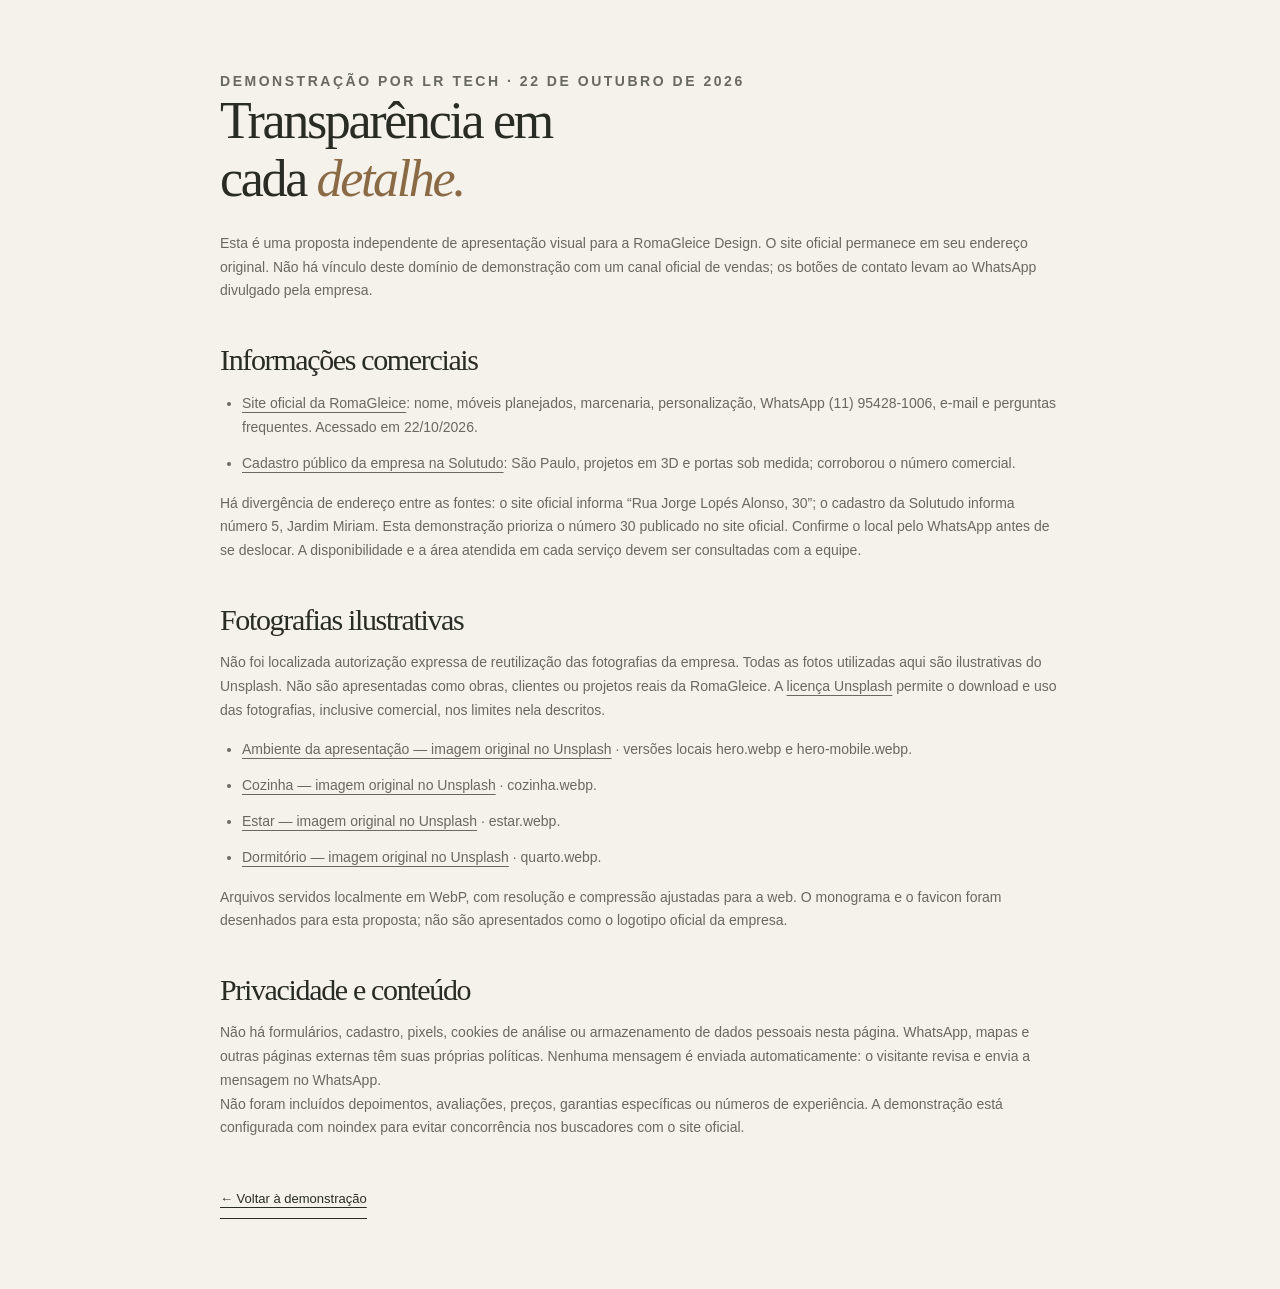
==== fontes.html @ 5fb47373 "feat: create premium RomaGleice demonstration in vanilla HTML CSS and JS" ====
<!DOCTYPE html>
<html lang="pt-BR"><head><meta charset="UTF-8"><meta name="viewport" content="width=device-width, initial-scale=1"><meta name="robots" content="noindex, nofollow"><title>Fontes e créditos — RomaGleice Design | Demonstração</title><meta name="description" content="Fontes dos dados comerciais, créditos das imagens ilustrativas e limites desta demonstração por LR Tech."><link rel="icon" href="assets/favicon.svg" type="image/svg+xml"><link rel="stylesheet" href="style.css"></head><body><main class="container credits"><p class="eyebrow">DEMONSTRAÇÃO POR LR TECH · 22 DE OUTUBRO DE 2026</p><h1>Transparência em<br>cada <em>detalhe.</em></h1><p>Esta é uma proposta independente de apresentação visual para a RomaGleice Design. O site oficial permanece em seu endereço original. Não há vínculo deste domínio de demonstração com um canal oficial de vendas; os botões de contato levam ao WhatsApp divulgado pela empresa.</p><h2>Informações comerciais</h2><ul><li><a href="https://romagleice.com.br/" target="_blank" rel="noopener noreferrer">Site oficial da RomaGleice</a>: nome, móveis planejados, marcenaria, personalização, WhatsApp (11) 95428-1006, e-mail e perguntas frequentes. Acessado em 22/10/2026.</li><li><a href="https://www.solutudo.com.br/empresas/sp/s-paulo/moveis-planejados-marcenarias/romagleice-design-26224863" target="_blank" rel="noopener noreferrer">Cadastro público da empresa na Solutudo</a>: São Paulo, projetos em 3D e portas sob medida; corroborou o número comercial.</li></ul><p>Há divergência de endereço entre as fontes: o site oficial informa “Rua Jorge Lopés Alonso, 30”; o cadastro da Solutudo informa número 5, Jardim Miriam. Esta demonstração prioriza o número 30 publicado no site oficial. Confirme o local pelo WhatsApp antes de se deslocar. A disponibilidade e a área atendida em cada serviço devem ser consultadas com a equipe.</p><h2>Fotografias ilustrativas</h2><p>Não foi localizada autorização expressa de reutilização das fotografias da empresa. Todas as fotos utilizadas aqui são ilustrativas do Unsplash. Não são apresentadas como obras, clientes ou projetos reais da RomaGleice. A <a href="https://unsplash.com/license" target="_blank" rel="noopener noreferrer">licença Unsplash</a> permite o download e uso das fotografias, inclusive comercial, nos limites nela descritos.</p><ul><li><a href="https://images.unsplash.com/photo-1600607687920-4e2a09cf159d" target="_blank" rel="noopener noreferrer">Ambiente da apresentação — imagem original no Unsplash</a> · versões locais hero.webp e hero-mobile.webp.</li><li><a href="https://images.unsplash.com/photo-1556912172-45b7abe8b7e1" target="_blank" rel="noopener noreferrer">Cozinha — imagem original no Unsplash</a> · cozinha.webp.</li><li><a href="https://images.unsplash.com/photo-1616486338812-3dadae4b4ace" target="_blank" rel="noopener noreferrer">Estar — imagem original no Unsplash</a> · estar.webp.</li><li><a href="https://images.unsplash.com/photo-1615874959474-d609969a20ed" target="_blank" rel="noopener noreferrer">Dormitório — imagem original no Unsplash</a> · quarto.webp.</li></ul><p>Arquivos servidos localmente em WebP, com resolução e compressão ajustadas para a web. O monograma e o favicon foram desenhados para esta proposta; não são apresentados como o logotipo oficial da empresa.</p><h2>Privacidade e conteúdo</h2><p>Não há formulários, cadastro, pixels, cookies de análise ou armazenamento de dados pessoais nesta página. WhatsApp, mapas e outras páginas externas têm suas próprias políticas. Nenhuma mensagem é enviada automaticamente: o visitante revisa e envia a mensagem no WhatsApp.</p><p>Não foram incluídos depoimentos, avaliações, preços, garantias específicas ou números de experiência. A demonstração está configurada com noindex para evitar concorrência nos buscadores com o site oficial.</p><a class="text-link" href="index.html">← Voltar à demonstração</a></main></body></html>
---- style.css ----
/* Tokens: altere estas variáveis para experimentar a identidade visual. */
:root{--paper:#f5f2ec;--ink:#292b25;--muted:#68695f;--sand:#e5dccd;--wood:#8a6a45;--line:#d9d5ca;--dark:#292d26;--serif:Georgia,'Times New Roman',serif;--sans:'Segoe UI',Arial,sans-serif}
*,*::before,*::after{box-sizing:border-box}html{scroll-behavior:smooth;scroll-padding-top:100px}body{margin:0;background:var(--paper);color:var(--ink);font-family:var(--sans);font-size:16px;line-height:1.7}body.modal-open{overflow:hidden}button,a{-webkit-tap-highlight-color:transparent}a{color:inherit;text-decoration:none}button{font:inherit;color:inherit;cursor:pointer}img{display:block;width:100%;height:auto}button{border-radius:0}h1,h2,h3,p{margin:0}h1,h2,h3{font-weight:400}h1,h2{font-family:var(--serif);letter-spacing:-.045em;line-height:1.1}h2{font-size:clamp(36px,4.2vw,65px)}h3{font-family:var(--serif);font-size:27px;line-height:1.25}em{font-weight:400;color:var(--wood)}.container{width:min(1280px,calc(100% - 112px));margin-inline:auto}.section{padding-block:110px}.eyebrow{font-size:10px;letter-spacing:.18em;font-weight:600;line-height:1.6}.index{color:var(--wood);margin-right:14px;font-size:11px;letter-spacing:.05em}.text-link{display:inline-flex;gap:28px;align-items:center;font-size:13px;border-bottom:1px solid currentColor;padding-block:8px}.text-link span{font-size:20px}.button{display:inline-flex;align-items:center;justify-content:space-between;gap:40px;padding:19px 27px;font-size:13px;font-weight:500;background:var(--ink);color:white;border:1px solid transparent;transition:background .2s,color .2s,transform .2s}.button:hover{background:var(--wood);transform:translateY(-2px)}.button span{font-size:21px;line-height:1}.button-small{padding:12px 21px;gap:25px}.button-cream{background:var(--paper);color:var(--ink)}.button-cream:hover{background:var(--sand);color:var(--ink)}:focus-visible{outline:3px solid #ae7d41;outline-offset:5px}.skip-link{position:fixed;top:-100px;left:20px;z-index:100;background:white;padding:15px}.skip-link:focus{top:10px}.sr-only{position:absolute;width:1px;height:1px;margin:-1px;padding:0;overflow:hidden;clip:rect(0,0,0,0);white-space:nowrap;border:0}
/* Header e menu: o conteúdo permanece navegável mesmo sem JavaScript. */
.demo-bar{background:#e8e2d7;text-align:center;font-size:10px;letter-spacing:.06em;padding:7px 16px;color:#5b5c51}.demo-bar span{padding:0 9px}.site-header{height:98px;display:flex;align-items:center;justify-content:space-between;padding-inline:56px;position:relative;z-index:20;background:var(--paper);border-bottom:1px solid var(--line)}.brand{display:flex;align-items:center;gap:13px;font-family:var(--serif);font-size:28px;line-height:1.1;letter-spacing:-1px}.brand small{display:block;font-family:var(--sans);font-size:8px;letter-spacing:.24em;line-height:1.7;margin-top:6px}.brand-monogram{position:relative;border:1px solid #c5baa7;width:45px;height:47px;display:grid;place-items:center;font-size:21px;letter-spacing:-4px;padding-right:5px}.brand-monogram>span{position:absolute;right:2px;bottom:-5px;font-size:28px;color:var(--wood);background:var(--paper);line-height:1}nav{display:flex;align-items:center;gap:30px}nav>a{font-size:12px}nav>a:not(.button){padding-block:10px;position:relative}nav>a:not(.button)::after{content:'';height:1px;background:var(--wood);position:absolute;bottom:4px;left:0;width:0;transition:width .2s}nav>a:hover::after{width:100%}.menu-toggle{display:none}
/* Hero: a fotografia faz parte do HTML para alt, prioridade e srcset. */
.hero{height:clamp(580px,70vw,730px);position:relative;isolation:isolate;color:white;display:flex;align-items:center}.hero>picture,.hero-image,.hero-shade{position:absolute;inset:0;width:100%;height:100%;z-index:-2}.hero-image{object-fit:cover;object-position:center 55%}.hero-shade{z-index:-1;background:linear-gradient(90deg,rgba(19,23,18,.72),rgba(19,23,18,.3) 65%,rgba(19,23,18,.12)),linear-gradient(0deg,rgba(19,23,18,.45),transparent 30%)}.hero-content{padding-bottom:30px}.eyebrow.light{color:#eee9df;display:flex;align-items:center;gap:14px;margin-bottom:28px}.eyebrow.light>span{width:26px;height:1px;background:#d0b088}.hero h1{font-size:clamp(52px,6.1vw,94px);max-width:1000px;letter-spacing:-.045em}.hero h1 em{color:#ead6b8}.hero-content>p:not(.eyebrow){font-size:15px;font-weight:300;line-height:1.85;color:#eeeee6;margin:27px 0 34px;max-width:480px}.hero-bottom{position:absolute;bottom:30px;left:0;right:0;display:flex;justify-content:space-between;align-items:center;font-size:9px;letter-spacing:.14em}.hero-bottom>a{display:flex;align-items:center;gap:24px;min-height:44px}.hero-bottom>a>span{font-size:24px}.hero-bottom>span{font-size:8px;letter-spacing:.09em;color:#dddacf}.hero-side{position:absolute;right:25px;top:42%;writing-mode:vertical-rl;font-size:8px;letter-spacing:.2em;color:#f6eee2}.values-strip{display:flex;align-items:center;justify-content:center;gap:70px;padding:25px 30px;border-bottom:1px solid var(--line);font-size:12px;letter-spacing:.03em}.values-strip i{color:var(--wood);font-style:normal;font-size:20px}
.intro{display:grid;grid-template-columns:210px 1fr;gap:25px}.section-label{display:flex;align-items:flex-start;gap:7px;padding-top:10px}.section-label .index{margin:0}.intro-main h2{font-size:clamp(34px,3.6vw,55px);margin-bottom:34px}.intro-copy{display:grid;grid-template-columns:1fr 1fr;gap:22px 40px;color:var(--muted);font-size:14px;line-height:1.95}.intro-copy .text-link{justify-self:start;color:var(--ink);grid-column:1/-1;margin-top:2px}.environments{background:#ece8e0}.section-top{display:flex;justify-content:space-between;align-items:flex-end;gap:60px;margin-bottom:45px}.section-top .eyebrow{margin-bottom:24px}.section-aside{font-size:14px;color:var(--muted);max-width:280px;line-height:1.9;padding-bottom:7px}.portfolio-toolbar{display:flex;justify-content:space-between;align-items:center;gap:15px;border-bottom:1px solid #d1ccc0;padding-bottom:21px;margin-bottom:35px}.filters{display:flex;gap:7px}.filter{background:none;border:1px solid transparent;color:var(--muted);padding:8px 17px;font-size:12px;min-height:44px;transition:all .2s}.filter:hover{border-color:#bdb3a2}.filter.active{background:var(--ink);color:white}.illustrative-note{font-size:8px;letter-spacing:.15em;color:#5e6055}.portfolio-grid{display:grid;grid-template-columns:1.2fr 1fr;gap:43px 30px;align-items:start}.project-large{grid-row:span 2}.project-image{display:block;position:relative;padding:0;border:0;width:100%;overflow:hidden;background:var(--sand)}.project-image img{height:290px;object-fit:cover;transition:transform .7s ease}.project-large .project-image img{height:750px}.project-card[data-category=quarto] .project-image img{object-position:center 48%}.project-image:hover img{transform:scale(1.035)}.image-tag{position:absolute;left:16px;bottom:15px;color:white;background:rgba(34,36,30,.75);font-size:8px;letter-spacing:.1em;padding:5px 9px}.image-expand{position:absolute;right:15px;top:15px;border:1px solid #ffffff80;color:white;width:38px;height:38px;display:grid;place-items:center;font-size:23px;background:#292b2533}.project-caption{padding-top:18px;display:flex;justify-content:space-between;align-items:center}.project-caption .eyebrow{font-size:8px;letter-spacing:.15em;color:var(--muted);margin-bottom:8px}.project-caption h3{font-size:28px}.project-caption>a{display:grid;place-items:center;width:44px;height:44px;border:1px solid #bbb4a7;border-radius:50%;font-size:22px;transition:background .2s}.project-caption>a:hover{background:var(--sand)}.gallery-disclaimer{border-top:1px solid #d1ccc0;margin-top:45px;padding-top:24px;display:flex;justify-content:space-between;gap:40px;align-items:center}.gallery-disclaimer>p{font-size:11px;line-height:1.8;color:var(--muted);max-width:540px}.gallery-disclaimer>a{white-space:nowrap;font-size:12px}.project-card[hidden]{display:none}.portfolio-grid.is-filtered{grid-template-columns:repeat(2,1fr)}.portfolio-grid.is-filtered .project-large{grid-row:auto}.portfolio-grid.is-filtered .project-image img{height:430px}
.services{background:var(--dark);color:var(--paper)}.services-layout{display:grid;grid-template-columns:1fr 1.35fr;gap:100px}.services-heading h2{margin:27px 0}.services-heading h2 em{color:#ceb18b}.services-heading>p:not(.eyebrow){font-size:14px;max-width:285px;color:#c3c5b8;line-height:1.9}.services-heading .text-link{margin-top:25px}.services .index{color:#cfb18d}.service-list{border-top:1px solid #515548}.service-list article{display:grid;grid-template-columns:24px 1fr 20px;gap:23px;border-bottom:1px solid #515548;padding:29px 0}.service-list article>span:first-child{font-size:10px;color:#c6ad8b;padding-top:9px}.service-list article>span:last-child{font-size:24px;color:#ccb395}.service-list h3{font-size:29px;margin-bottom:10px}.service-list p{font-size:13px;color:#c3c5b8;max-width:400px;line-height:1.9}.details-section{display:grid;grid-template-columns:1fr 1fr;background:#e6dfd3}.detail-photo{position:relative;min-height:650px}.detail-photo img{height:100%;width:100%;object-fit:cover}.detail-photo .image-tag{left:30px;bottom:30px}.detail-copy{padding:80px clamp(40px,6vw,90px)}.detail-copy h2{font-size:clamp(35px,3.7vw,55px);margin:23px 0 38px}.benefit{display:flex;gap:20px;padding-top:23px;margin-top:22px;border-top:1px solid #c6bdaf}.benefit>span{color:var(--wood);font-size:30px;line-height:1}.benefit h3{font-family:var(--sans);font-size:14px;font-weight:500;margin-bottom:7px}.benefit p{font-size:12px;color:#5e6055;max-width:340px;line-height:1.9}.process-grid{list-style:none;padding:0;display:grid;grid-template-columns:repeat(3,1fr);gap:45px;margin:65px 0 0}.process-grid li{border-top:1px solid var(--line);padding-top:22px}.process-grid li>span{color:var(--wood);font-family:var(--serif);font-size:36px;font-style:italic}.process-grid h3{font-size:28px;margin:27px 0 13px}.process-grid p{font-size:13px;color:var(--muted);max-width:300px}.faq-section{border-top:1px solid var(--line);background:#efebe3}.faq-layout{display:grid;grid-template-columns:1fr 1.15fr;gap:70px}.faq-layout h2{font-size:clamp(35px,3.5vw,52px);margin-top:24px}.faq-list{border-top:1px solid #cbc5b9}.faq-list details{border-bottom:1px solid #cbc5b9}.faq-list summary{font-size:14px;list-style:none;cursor:pointer;display:flex;justify-content:space-between;align-items:center;gap:15px;padding:24px 0}.faq-list summary::-webkit-details-marker{display:none}.faq-list summary>span{font-size:25px;font-weight:300;color:var(--wood);transition:transform .2s}.faq-list details[open] summary>span{transform:rotate(45deg)}.faq-list details p{padding:0 35px 26px 0;font-size:13px;line-height:1.9;color:var(--muted)}.contact{background:#ddd2c1}.contact-top{display:flex;justify-content:space-between;align-items:center;gap:40px;margin:27px 0 65px}.contact h2{font-size:clamp(42px,5.5vw,80px)}.contact-circle{width:160px;height:160px;border:1px solid #8d7f6b;border-radius:50%;display:flex;flex-direction:column;align-items:center;justify-content:center;font-size:11px;flex-shrink:0;transition:background .3s,color .3s}.contact-circle>span{font-size:46px;line-height:1.3;margin-bottom:8px}.contact-circle:hover{background:var(--ink);color:var(--paper)}.contact-grid{display:grid;grid-template-columns:1fr 1fr 1fr;gap:40px;border-top:1px solid #b7ac9b;padding-top:30px}.contact-grid .eyebrow{font-size:9px;margin-bottom:16px}.contact-value{font-size:23px;font-family:var(--serif)}.contact-grid p:not(.eyebrow){font-size:11px;color:#595b50;margin-top:10px}.contact-grid address{font-style:normal;font-size:14px;line-height:1.9}.contact-grid .text-link{font-size:11px;margin-top:8px;padding:2px 0;gap:18px}.contact-email{font-size:14px;overflow-wrap:anywhere}.site-footer{display:flex;align-items:center;justify-content:space-between;gap:30px;padding-block:42px}.site-footer .brand{font-size:25px}.site-footer p{font-size:10px;color:var(--muted)}.site-footer p a{text-decoration:underline;text-underline-offset:3px}.site-footer p strong{font-weight:600}.back-top{font-size:8px;letter-spacing:.13em;display:flex;gap:20px;align-items:center;min-height:44px}.back-top span{font-size:23px}.floating-whatsapp{position:fixed;z-index:25;bottom:24px;right:24px;border-radius:50%;background:#384e37;color:#fff;box-shadow:0 4px 20px #0003;width:57px;height:57px;display:flex;align-items:center;justify-content:center;transition:background .2s}.floating-whatsapp:hover{background:#536a43}.floating-whatsapp svg{width:29px;height:29px}.floating-whatsapp>span{position:absolute;right:68px;font-size:11px;white-space:nowrap;background:var(--ink);padding:6px 13px;opacity:0;pointer-events:none;transition:opacity .2s}.floating-whatsapp:hover>span,.floating-whatsapp:focus-visible>span{opacity:1}
/* Dialog nativo: o navegador gerencia foco, Escape e bloqueio do fundo. */
.lightbox{padding:0;border:0;background:var(--paper);max-width:min(1050px,90vw);max-height:90dvh;overflow:auto;color:var(--ink)}.lightbox::backdrop{background:#151811e8}.lightbox>img{max-height:70dvh;object-fit:contain;background:#242720}.lightbox>div{padding:20px 30px}.lightbox h2{font-size:26px}.lightbox p{font-size:11px;margin-top:10px;color:var(--muted)}.lightbox-close{position:absolute;top:12px;right:12px;width:44px;height:44px;border:0;background:var(--paper);font-size:30px;z-index:2}.credits{max-width:840px;padding-block:70px}.credits h1{font-size:52px;margin-bottom:25px}.credits h2{font-size:30px;margin-top:40px;margin-bottom:15px}.credits p,.credits li{font-size:14px;color:var(--muted)}.credits a{text-decoration:underline;text-underline-offset:4px;overflow-wrap:anywhere}.credits .text-link{margin-top:40px}.credits ul{padding-left:22px}.credits li+li{margin-top:12px}
@media(min-width:1600px){.hero-content{width:1280px}.site-header{padding-inline:max(56px,calc((100vw - 1280px)/2))}}
@media(max-width:1100px){.container{width:calc(100% - 72px)}.site-header{padding-inline:36px}nav{gap:18px}.brand{font-size:25px}.intro{grid-template-columns:160px 1fr}.services-layout{gap:55px}.section{padding-block:85px}.values-strip{gap:35px}.detail-copy{padding:60px 40px}.detail-photo{min-height:620px}.faq-layout{gap:40px}.contact-grid{gap:25px}.project-large .project-image img{height:690px}.project-image img{height:260px}.contact-email{font-size:12px}}
@media(max-width:800px){html{scroll-padding-top:20px}.container{width:calc(100% - 48px)}.site-header{height:auto;min-height:86px;padding:20px 24px;flex-wrap:wrap}.brand{font-size:25px}.brand-monogram{height:42px;width:40px}nav{display:flex;flex-wrap:wrap;width:100%;padding-top:20px;gap:18px;justify-content:center}html.js .menu-toggle{display:flex;flex-direction:column;gap:6px;justify-content:center;width:44px;height:44px;background:none;border:1px solid #bbb2a2;padding:11px}html.js .menu-toggle span{width:20px;height:1px;background:var(--ink);transition:transform .2s}html.js .menu-toggle[aria-expanded=true] span:first-child{transform:translateY(3.5px) rotate(45deg)}html.js .menu-toggle[aria-expanded=true] span:last-child{transform:translateY(-3.5px) rotate(-45deg)}html.js nav{display:none}html.js nav.is-open{display:flex;flex-direction:column;align-items:stretch;gap:2px;padding-block:20px 5px}html.js nav>a:not(.button){padding:12px;border-bottom:1px solid var(--line)}html.js nav .button{margin-top:16px}.hero{height:650px;min-height:0}.hero h1{font-size:clamp(46px,7.3vw,65px)}.hero-content{padding-bottom:40px}.hero-side{display:none}.hero-bottom{bottom:18px}.hero-bottom>span{font-size:7px;max-width:110px;text-align:right}.values-strip{gap:20px;font-size:10px;padding:20px}.values-strip i{font-size:14px}.intro{display:block}.section-label{margin-bottom:25px}.intro-main h2{font-size:40px}.intro-copy{font-size:13px;gap:24px}.section-top{gap:30px;align-items:start}.section-aside{max-width:220px;font-size:12px}.portfolio-grid{gap:30px 20px}.project-image img{height:200px}.project-large .project-image img{height:570px}.project-caption h3{font-size:23px}.gallery-disclaimer{align-items:start}.gallery-disclaimer>a{font-size:10px;gap:12px}.services-layout{grid-template-columns:.8fr 1.2fr;gap:40px}.services-heading h2{font-size:48px}.service-list article{gap:14px;padding:25px 0}.service-list h3{font-size:25px}.details-section{grid-template-columns:1fr}.detail-photo{min-height:0;height:440px}.detail-copy{padding:65px 40px}.detail-copy h2{font-size:48px}.benefit p{max-width:100%}.process-grid{gap:25px}.process-grid h3{font-size:24px}.process-grid p{font-size:12px}.faq-layout{grid-template-columns:1fr;gap:40px}.contact-grid{grid-template-columns:1fr 1fr}.contact-top{gap:20px}.contact-circle{width:130px;height:130px;font-size:10px}.contact h2{font-size:48px}.site-footer{flex-wrap:wrap}.back-top{margin-left:auto}.contact-email{font-size:14px}}
@media(max-width:540px){.demo-bar{font-size:8px;padding:7px 10px}.demo-bar span{padding:0 3px}.section{padding-block:65px}.hero{height:610px}.hero-shade{background:linear-gradient(90deg,#131712b8,#13171260),linear-gradient(0deg,#13171266,transparent 40%)}.hero h1{font-size:clamp(40px,10.8vw,59px);line-height:1.13}.hero .eyebrow{font-size:8px;letter-spacing:.13em;margin-bottom:25px;gap:10px}.hero-content>p:not(.eyebrow){font-size:13px;max-width:300px;margin:24px 0 30px}.desktop-break{display:none}.hero .button{padding:16px 22px;font-size:12px;gap:35px}.hero-bottom{font-size:7px;letter-spacing:.06em}.hero-bottom>a{gap:13px}.hero-bottom>span{font-size:6px}.values-strip{gap:13px;justify-content:space-between;font-size:9px;line-height:1.5;padding-inline:24px}.values-strip span{max-width:90px}.values-strip i:last-of-type{display:none}.values-strip span:last-child{display:none}.intro-main h2{font-size:34px;line-height:1.15}.intro-copy{display:block}.intro-copy>p+p{margin-top:18px}.intro-copy .text-link{margin-top:18px}.section-top{display:block;margin-bottom:30px}.section-top h2{font-size:40px}.section-top .eyebrow{font-size:8px;margin-bottom:23px}.section-aside{max-width:300px;margin-top:22px;font-size:13px}.portfolio-toolbar{flex-direction:column;align-items:flex-start;gap:15px;padding-bottom:18px;margin-bottom:25px}.filters{gap:3px;width:100%;justify-content:space-between}.filter{padding:8px 12px;font-size:11px}.illustrative-note{font-size:7px}.portfolio-grid,.portfolio-grid.is-filtered{grid-template-columns:1fr;gap:35px}.project-large{grid-row:auto}.project-image img,.project-large .project-image img,.portfolio-grid.is-filtered .project-image img{height:360px}.project-card[data-category=quarto] .project-image img{height:400px}.project-caption h3{font-size:26px}.gallery-disclaimer{display:block;margin-top:32px}.gallery-disclaimer>p{font-size:10px}.gallery-disclaimer>a{margin-top:15px;font-size:12px}.services-layout{display:block}.services-heading{margin-bottom:45px}.services-heading h2{font-size:52px}.services-heading>p:not(.eyebrow){max-width:310px}.service-list article{padding:26px 0;grid-template-columns:20px 1fr 18px}.service-list p{font-size:12px}.detail-photo{height:330px}.detail-copy{padding:55px 24px}.detail-copy h2{font-size:40px}.benefit{gap:16px}.benefit p{font-size:12px}.process-grid{display:block;margin-top:40px}.process-grid li{position:relative;padding:22px 0 26px 57px}.process-grid li>span{position:absolute;left:0;top:17px;font-size:31px}.process-grid h3{margin:0 0 12px;font-size:25px}.process-grid p{font-size:13px}.faq-layout h2{font-size:37px}.faq-list summary{font-size:13px;padding:22px 0}.faq-list details p{font-size:12px;padding-right:15px}.contact-top{align-items:flex-start;flex-direction:column;margin-bottom:40px;gap:30px}.contact h2{font-size:45px}.contact-circle{width:auto;height:auto;border-radius:0;padding:15px 22px;flex-direction:row;gap:30px;font-size:12px;background:var(--ink);color:var(--paper)}.contact-circle>span{font-size:25px;margin:0;order:2}.contact-grid{grid-template-columns:1fr;gap:29px}.contact-grid .eyebrow{margin-bottom:10px}.contact-grid>div+div{border-top:1px solid #c1b5a3;padding-top:24px}.contact-value{font-size:26px}.site-footer{padding-block:35px 90px;gap:25px}.site-footer .brand{width:100%}.site-footer p{max-width:210px;font-size:9px}.back-top{font-size:7px;gap:8px}.floating-whatsapp{right:18px;bottom:18px;width:54px;height:54px}.lightbox{max-width:94vw}.lightbox>div{padding:18px}.lightbox h2{font-size:24px}.lightbox p{font-size:10px}.credits h1{font-size:40px}}
@media(prefers-reduced-motion:reduce){html{scroll-behavior:auto}*,*::before,*::after{animation:none!important;transition:none!important}}
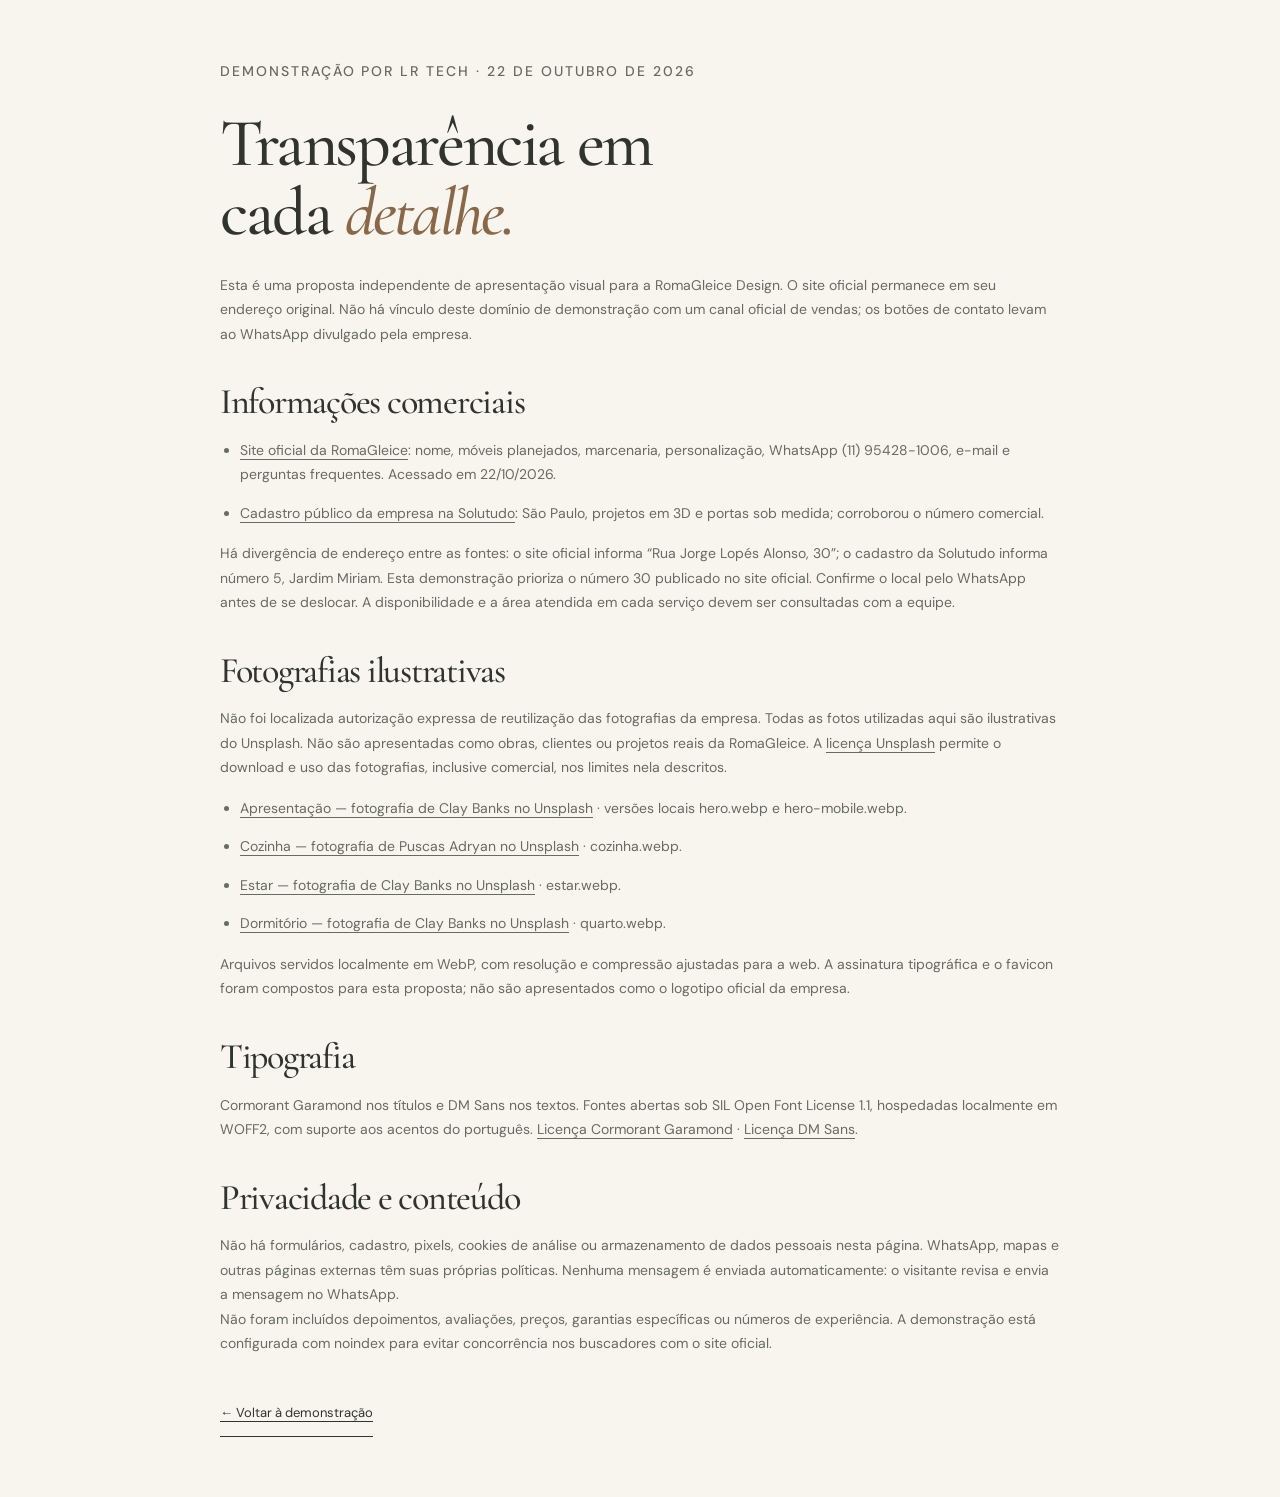
==== commit 3fe11caa: "feat: refine mobile experience typography brand and photography" ====
--- a/fontes.html
+++ b/fontes.html
@@ -1,2 +1,121 @@
 <!DOCTYPE html>
-<html lang="pt-BR"><head><meta charset="UTF-8"><meta name="viewport" content="width=device-width, initial-scale=1"><meta name="robots" content="noindex, nofollow"><title>Fontes e créditos — RomaGleice Design | Demonstração</title><meta name="description" content="Fontes dos dados comerciais, créditos das imagens ilustrativas e limites desta demonstração por LR Tech."><link rel="icon" href="assets/favicon.svg" type="image/svg+xml"><link rel="stylesheet" href="style.css"></head><body><main class="container credits"><p class="eyebrow">DEMONSTRAÇÃO POR LR TECH · 22 DE OUTUBRO DE 2026</p><h1>Transparência em<br>cada <em>detalhe.</em></h1><p>Esta é uma proposta independente de apresentação visual para a RomaGleice Design. O site oficial permanece em seu endereço original. Não há vínculo deste domínio de demonstração com um canal oficial de vendas; os botões de contato levam ao WhatsApp divulgado pela empresa.</p><h2>Informações comerciais</h2><ul><li><a href="https://romagleice.com.br/" target="_blank" rel="noopener noreferrer">Site oficial da RomaGleice</a>: nome, móveis planejados, marcenaria, personalização, WhatsApp (11) 95428-1006, e-mail e perguntas frequentes. Acessado em 22/10/2026.</li><li><a href="https://www.solutudo.com.br/empresas/sp/s-paulo/moveis-planejados-marcenarias/romagleice-design-26224863" target="_blank" rel="noopener noreferrer">Cadastro público da empresa na Solutudo</a>: São Paulo, projetos em 3D e portas sob medida; corroborou o número comercial.</li></ul><p>Há divergência de endereço entre as fontes: o site oficial informa “Rua Jorge Lopés Alonso, 30”; o cadastro da Solutudo informa número 5, Jardim Miriam. Esta demonstração prioriza o número 30 publicado no site oficial. Confirme o local pelo WhatsApp antes de se deslocar. A disponibilidade e a área atendida em cada serviço devem ser consultadas com a equipe.</p><h2>Fotografias ilustrativas</h2><p>Não foi localizada autorização expressa de reutilização das fotografias da empresa. Todas as fotos utilizadas aqui são ilustrativas do Unsplash. Não são apresentadas como obras, clientes ou projetos reais da RomaGleice. A <a href="https://unsplash.com/license" target="_blank" rel="noopener noreferrer">licença Unsplash</a> permite o download e uso das fotografias, inclusive comercial, nos limites nela descritos.</p><ul><li><a href="https://images.unsplash.com/photo-1600607687920-4e2a09cf159d" target="_blank" rel="noopener noreferrer">Ambiente da apresentação — imagem original no Unsplash</a> · versões locais hero.webp e hero-mobile.webp.</li><li><a href="https://images.unsplash.com/photo-1556912172-45b7abe8b7e1" target="_blank" rel="noopener noreferrer">Cozinha — imagem original no Unsplash</a> · cozinha.webp.</li><li><a href="https://images.unsplash.com/photo-1616486338812-3dadae4b4ace" target="_blank" rel="noopener noreferrer">Estar — imagem original no Unsplash</a> · estar.webp.</li><li><a href="https://images.unsplash.com/photo-1615874959474-d609969a20ed" target="_blank" rel="noopener noreferrer">Dormitório — imagem original no Unsplash</a> · quarto.webp.</li></ul><p>Arquivos servidos localmente em WebP, com resolução e compressão ajustadas para a web. O monograma e o favicon foram desenhados para esta proposta; não são apresentados como o logotipo oficial da empresa.</p><h2>Privacidade e conteúdo</h2><p>Não há formulários, cadastro, pixels, cookies de análise ou armazenamento de dados pessoais nesta página. WhatsApp, mapas e outras páginas externas têm suas próprias políticas. Nenhuma mensagem é enviada automaticamente: o visitante revisa e envia a mensagem no WhatsApp.</p><p>Não foram incluídos depoimentos, avaliações, preços, garantias específicas ou números de experiência. A demonstração está configurada com noindex para evitar concorrência nos buscadores com o site oficial.</p><a class="text-link" href="index.html">← Voltar à demonstração</a></main></body></html>
+<html lang="pt-BR">
+  <head>
+    <meta charset="UTF-8" />
+    <meta name="viewport" content="width=device-width, initial-scale=1" />
+    <meta name="robots" content="noindex, nofollow" />
+    <title>Fontes e créditos — RomaGleice Design | Demonstração</title>
+    <meta
+      name="description"
+      content="Fontes dos dados comerciais, créditos das imagens ilustrativas e limites desta demonstração por LR Tech."
+    />
+    <link rel="icon" href="assets/favicon.svg?v=2" type="image/svg+xml" />
+    <link rel="stylesheet" href="style.css?v=2" />
+  </head>
+  <body>
+    <main class="container credits">
+      <p class="eyebrow">DEMONSTRAÇÃO POR LR TECH · 22 DE OUTUBRO DE 2026</p>
+      <h1>Transparência em<br />cada <em>detalhe.</em></h1>
+      <p>
+        Esta é uma proposta independente de apresentação visual para a RomaGleice Design. O site
+        oficial permanece em seu endereço original. Não há vínculo deste domínio de demonstração com
+        um canal oficial de vendas; os botões de contato levam ao WhatsApp divulgado pela empresa.
+      </p>
+      <h2>Informações comerciais</h2>
+      <ul>
+        <li>
+          <a href="https://romagleice.com.br/" target="_blank" rel="noopener noreferrer"
+            >Site oficial da RomaGleice</a
+          >: nome, móveis planejados, marcenaria, personalização, WhatsApp (11) 95428-1006, e-mail e
+          perguntas frequentes. Acessado em 22/10/2026.
+        </li>
+        <li>
+          <a
+            href="https://www.solutudo.com.br/empresas/sp/s-paulo/moveis-planejados-marcenarias/romagleice-design-26224863"
+            target="_blank"
+            rel="noopener noreferrer"
+            >Cadastro público da empresa na Solutudo</a
+          >: São Paulo, projetos em 3D e portas sob medida; corroborou o número comercial.
+        </li>
+      </ul>
+      <p>
+        Há divergência de endereço entre as fontes: o site oficial informa “Rua Jorge Lopés Alonso,
+        30”; o cadastro da Solutudo informa número 5, Jardim Miriam. Esta demonstração prioriza o
+        número 30 publicado no site oficial. Confirme o local pelo WhatsApp antes de se deslocar. A
+        disponibilidade e a área atendida em cada serviço devem ser consultadas com a equipe.
+      </p>
+      <h2>Fotografias ilustrativas</h2>
+      <p>
+        Não foi localizada autorização expressa de reutilização das fotografias da empresa. Todas as
+        fotos utilizadas aqui são ilustrativas do Unsplash. Não são apresentadas como obras,
+        clientes ou projetos reais da RomaGleice. A
+        <a href="https://unsplash.com/license" target="_blank" rel="noopener noreferrer"
+          >licença Unsplash</a
+        >
+        permite o download e uso das fotografias, inclusive comercial, nos limites nela descritos.
+      </p>
+      <ul>
+        <li>
+          <a
+            href="https://unsplash.com/photos/Hnec2oEbbxk"
+            target="_blank"
+            rel="noopener noreferrer"
+            >Apresentação — fotografia de Clay Banks no Unsplash</a
+          >
+          · versões locais hero.webp e hero-mobile.webp.
+        </li>
+        <li>
+          <a
+            href="https://unsplash.com/photos/ilbLEHMhxMA"
+            target="_blank"
+            rel="noopener noreferrer"
+            >Cozinha — fotografia de Puscas Adryan no Unsplash</a
+          >
+          · cozinha.webp.
+        </li>
+        <li>
+          <a
+            href="https://unsplash.com/photos/A9DmoCgM5iw"
+            target="_blank"
+            rel="noopener noreferrer"
+            >Estar — fotografia de Clay Banks no Unsplash</a
+          >
+          · estar.webp.
+        </li>
+        <li>
+          <a
+            href="https://unsplash.com/photos/Xbe5BfScmvM"
+            target="_blank"
+            rel="noopener noreferrer"
+            >Dormitório — fotografia de Clay Banks no Unsplash</a
+          >
+          · quarto.webp.
+        </li>
+      </ul>
+      <p>
+        Arquivos servidos localmente em WebP, com resolução e compressão ajustadas para a web. A
+        assinatura tipográfica e o favicon foram compostos para esta proposta; não são apresentados
+        como o logotipo oficial da empresa.
+      </p>
+      <h2>Tipografia</h2>
+      <p>
+        Cormorant Garamond nos títulos e DM Sans nos textos. Fontes abertas sob SIL Open Font
+        License 1.1, hospedadas localmente em WOFF2, com suporte aos acentos do português.
+        <a href="assets/fonts/Cormorant-Garamond-OFL.txt">Licença Cormorant Garamond</a> ·
+        <a href="assets/fonts/DM-Sans-OFL.txt">Licença DM Sans</a>.
+      </p>
+      <h2>Privacidade e conteúdo</h2>
+      <p>
+        Não há formulários, cadastro, pixels, cookies de análise ou armazenamento de dados pessoais
+        nesta página. WhatsApp, mapas e outras páginas externas têm suas próprias políticas. Nenhuma
+        mensagem é enviada automaticamente: o visitante revisa e envia a mensagem no WhatsApp.
+      </p>
+      <p>
+        Não foram incluídos depoimentos, avaliações, preços, garantias específicas ou números de
+        experiência. A demonstração está configurada com noindex para evitar concorrência nos
+        buscadores com o site oficial.
+      </p>
+      <a class="text-link" href="index.html">← Voltar à demonstração</a>
+    </main>
+  </body>
+</html>
--- a/style.css
+++ b/style.css
@@ -1,16 +1,1539 @@
-/* Tokens: altere estas variáveis para experimentar a identidade visual. */
-:root{--paper:#f5f2ec;--ink:#292b25;--muted:#68695f;--sand:#e5dccd;--wood:#8a6a45;--line:#d9d5ca;--dark:#292d26;--serif:Georgia,'Times New Roman',serif;--sans:'Segoe UI',Arial,sans-serif}
-*,*::before,*::after{box-sizing:border-box}html{scroll-behavior:smooth;scroll-padding-top:100px}body{margin:0;background:var(--paper);color:var(--ink);font-family:var(--sans);font-size:16px;line-height:1.7}body.modal-open{overflow:hidden}button,a{-webkit-tap-highlight-color:transparent}a{color:inherit;text-decoration:none}button{font:inherit;color:inherit;cursor:pointer}img{display:block;width:100%;height:auto}button{border-radius:0}h1,h2,h3,p{margin:0}h1,h2,h3{font-weight:400}h1,h2{font-family:var(--serif);letter-spacing:-.045em;line-height:1.1}h2{font-size:clamp(36px,4.2vw,65px)}h3{font-family:var(--serif);font-size:27px;line-height:1.25}em{font-weight:400;color:var(--wood)}.container{width:min(1280px,calc(100% - 112px));margin-inline:auto}.section{padding-block:110px}.eyebrow{font-size:10px;letter-spacing:.18em;font-weight:600;line-height:1.6}.index{color:var(--wood);margin-right:14px;font-size:11px;letter-spacing:.05em}.text-link{display:inline-flex;gap:28px;align-items:center;font-size:13px;border-bottom:1px solid currentColor;padding-block:8px}.text-link span{font-size:20px}.button{display:inline-flex;align-items:center;justify-content:space-between;gap:40px;padding:19px 27px;font-size:13px;font-weight:500;background:var(--ink);color:white;border:1px solid transparent;transition:background .2s,color .2s,transform .2s}.button:hover{background:var(--wood);transform:translateY(-2px)}.button span{font-size:21px;line-height:1}.button-small{padding:12px 21px;gap:25px}.button-cream{background:var(--paper);color:var(--ink)}.button-cream:hover{background:var(--sand);color:var(--ink)}:focus-visible{outline:3px solid #ae7d41;outline-offset:5px}.skip-link{position:fixed;top:-100px;left:20px;z-index:100;background:white;padding:15px}.skip-link:focus{top:10px}.sr-only{position:absolute;width:1px;height:1px;margin:-1px;padding:0;overflow:hidden;clip:rect(0,0,0,0);white-space:nowrap;border:0}
-/* Header e menu: o conteúdo permanece navegável mesmo sem JavaScript. */
-.demo-bar{background:#e8e2d7;text-align:center;font-size:10px;letter-spacing:.06em;padding:7px 16px;color:#5b5c51}.demo-bar span{padding:0 9px}.site-header{height:98px;display:flex;align-items:center;justify-content:space-between;padding-inline:56px;position:relative;z-index:20;background:var(--paper);border-bottom:1px solid var(--line)}.brand{display:flex;align-items:center;gap:13px;font-family:var(--serif);font-size:28px;line-height:1.1;letter-spacing:-1px}.brand small{display:block;font-family:var(--sans);font-size:8px;letter-spacing:.24em;line-height:1.7;margin-top:6px}.brand-monogram{position:relative;border:1px solid #c5baa7;width:45px;height:47px;display:grid;place-items:center;font-size:21px;letter-spacing:-4px;padding-right:5px}.brand-monogram>span{position:absolute;right:2px;bottom:-5px;font-size:28px;color:var(--wood);background:var(--paper);line-height:1}nav{display:flex;align-items:center;gap:30px}nav>a{font-size:12px}nav>a:not(.button){padding-block:10px;position:relative}nav>a:not(.button)::after{content:'';height:1px;background:var(--wood);position:absolute;bottom:4px;left:0;width:0;transition:width .2s}nav>a:hover::after{width:100%}.menu-toggle{display:none}
-/* Hero: a fotografia faz parte do HTML para alt, prioridade e srcset. */
-.hero{height:clamp(580px,70vw,730px);position:relative;isolation:isolate;color:white;display:flex;align-items:center}.hero>picture,.hero-image,.hero-shade{position:absolute;inset:0;width:100%;height:100%;z-index:-2}.hero-image{object-fit:cover;object-position:center 55%}.hero-shade{z-index:-1;background:linear-gradient(90deg,rgba(19,23,18,.72),rgba(19,23,18,.3) 65%,rgba(19,23,18,.12)),linear-gradient(0deg,rgba(19,23,18,.45),transparent 30%)}.hero-content{padding-bottom:30px}.eyebrow.light{color:#eee9df;display:flex;align-items:center;gap:14px;margin-bottom:28px}.eyebrow.light>span{width:26px;height:1px;background:#d0b088}.hero h1{font-size:clamp(52px,6.1vw,94px);max-width:1000px;letter-spacing:-.045em}.hero h1 em{color:#ead6b8}.hero-content>p:not(.eyebrow){font-size:15px;font-weight:300;line-height:1.85;color:#eeeee6;margin:27px 0 34px;max-width:480px}.hero-bottom{position:absolute;bottom:30px;left:0;right:0;display:flex;justify-content:space-between;align-items:center;font-size:9px;letter-spacing:.14em}.hero-bottom>a{display:flex;align-items:center;gap:24px;min-height:44px}.hero-bottom>a>span{font-size:24px}.hero-bottom>span{font-size:8px;letter-spacing:.09em;color:#dddacf}.hero-side{position:absolute;right:25px;top:42%;writing-mode:vertical-rl;font-size:8px;letter-spacing:.2em;color:#f6eee2}.values-strip{display:flex;align-items:center;justify-content:center;gap:70px;padding:25px 30px;border-bottom:1px solid var(--line);font-size:12px;letter-spacing:.03em}.values-strip i{color:var(--wood);font-style:normal;font-size:20px}
-.intro{display:grid;grid-template-columns:210px 1fr;gap:25px}.section-label{display:flex;align-items:flex-start;gap:7px;padding-top:10px}.section-label .index{margin:0}.intro-main h2{font-size:clamp(34px,3.6vw,55px);margin-bottom:34px}.intro-copy{display:grid;grid-template-columns:1fr 1fr;gap:22px 40px;color:var(--muted);font-size:14px;line-height:1.95}.intro-copy .text-link{justify-self:start;color:var(--ink);grid-column:1/-1;margin-top:2px}.environments{background:#ece8e0}.section-top{display:flex;justify-content:space-between;align-items:flex-end;gap:60px;margin-bottom:45px}.section-top .eyebrow{margin-bottom:24px}.section-aside{font-size:14px;color:var(--muted);max-width:280px;line-height:1.9;padding-bottom:7px}.portfolio-toolbar{display:flex;justify-content:space-between;align-items:center;gap:15px;border-bottom:1px solid #d1ccc0;padding-bottom:21px;margin-bottom:35px}.filters{display:flex;gap:7px}.filter{background:none;border:1px solid transparent;color:var(--muted);padding:8px 17px;font-size:12px;min-height:44px;transition:all .2s}.filter:hover{border-color:#bdb3a2}.filter.active{background:var(--ink);color:white}.illustrative-note{font-size:8px;letter-spacing:.15em;color:#5e6055}.portfolio-grid{display:grid;grid-template-columns:1.2fr 1fr;gap:43px 30px;align-items:start}.project-large{grid-row:span 2}.project-image{display:block;position:relative;padding:0;border:0;width:100%;overflow:hidden;background:var(--sand)}.project-image img{height:290px;object-fit:cover;transition:transform .7s ease}.project-large .project-image img{height:750px}.project-card[data-category=quarto] .project-image img{object-position:center 48%}.project-image:hover img{transform:scale(1.035)}.image-tag{position:absolute;left:16px;bottom:15px;color:white;background:rgba(34,36,30,.75);font-size:8px;letter-spacing:.1em;padding:5px 9px}.image-expand{position:absolute;right:15px;top:15px;border:1px solid #ffffff80;color:white;width:38px;height:38px;display:grid;place-items:center;font-size:23px;background:#292b2533}.project-caption{padding-top:18px;display:flex;justify-content:space-between;align-items:center}.project-caption .eyebrow{font-size:8px;letter-spacing:.15em;color:var(--muted);margin-bottom:8px}.project-caption h3{font-size:28px}.project-caption>a{display:grid;place-items:center;width:44px;height:44px;border:1px solid #bbb4a7;border-radius:50%;font-size:22px;transition:background .2s}.project-caption>a:hover{background:var(--sand)}.gallery-disclaimer{border-top:1px solid #d1ccc0;margin-top:45px;padding-top:24px;display:flex;justify-content:space-between;gap:40px;align-items:center}.gallery-disclaimer>p{font-size:11px;line-height:1.8;color:var(--muted);max-width:540px}.gallery-disclaimer>a{white-space:nowrap;font-size:12px}.project-card[hidden]{display:none}.portfolio-grid.is-filtered{grid-template-columns:repeat(2,1fr)}.portfolio-grid.is-filtered .project-large{grid-row:auto}.portfolio-grid.is-filtered .project-image img{height:430px}
-.services{background:var(--dark);color:var(--paper)}.services-layout{display:grid;grid-template-columns:1fr 1.35fr;gap:100px}.services-heading h2{margin:27px 0}.services-heading h2 em{color:#ceb18b}.services-heading>p:not(.eyebrow){font-size:14px;max-width:285px;color:#c3c5b8;line-height:1.9}.services-heading .text-link{margin-top:25px}.services .index{color:#cfb18d}.service-list{border-top:1px solid #515548}.service-list article{display:grid;grid-template-columns:24px 1fr 20px;gap:23px;border-bottom:1px solid #515548;padding:29px 0}.service-list article>span:first-child{font-size:10px;color:#c6ad8b;padding-top:9px}.service-list article>span:last-child{font-size:24px;color:#ccb395}.service-list h3{font-size:29px;margin-bottom:10px}.service-list p{font-size:13px;color:#c3c5b8;max-width:400px;line-height:1.9}.details-section{display:grid;grid-template-columns:1fr 1fr;background:#e6dfd3}.detail-photo{position:relative;min-height:650px}.detail-photo img{height:100%;width:100%;object-fit:cover}.detail-photo .image-tag{left:30px;bottom:30px}.detail-copy{padding:80px clamp(40px,6vw,90px)}.detail-copy h2{font-size:clamp(35px,3.7vw,55px);margin:23px 0 38px}.benefit{display:flex;gap:20px;padding-top:23px;margin-top:22px;border-top:1px solid #c6bdaf}.benefit>span{color:var(--wood);font-size:30px;line-height:1}.benefit h3{font-family:var(--sans);font-size:14px;font-weight:500;margin-bottom:7px}.benefit p{font-size:12px;color:#5e6055;max-width:340px;line-height:1.9}.process-grid{list-style:none;padding:0;display:grid;grid-template-columns:repeat(3,1fr);gap:45px;margin:65px 0 0}.process-grid li{border-top:1px solid var(--line);padding-top:22px}.process-grid li>span{color:var(--wood);font-family:var(--serif);font-size:36px;font-style:italic}.process-grid h3{font-size:28px;margin:27px 0 13px}.process-grid p{font-size:13px;color:var(--muted);max-width:300px}.faq-section{border-top:1px solid var(--line);background:#efebe3}.faq-layout{display:grid;grid-template-columns:1fr 1.15fr;gap:70px}.faq-layout h2{font-size:clamp(35px,3.5vw,52px);margin-top:24px}.faq-list{border-top:1px solid #cbc5b9}.faq-list details{border-bottom:1px solid #cbc5b9}.faq-list summary{font-size:14px;list-style:none;cursor:pointer;display:flex;justify-content:space-between;align-items:center;gap:15px;padding:24px 0}.faq-list summary::-webkit-details-marker{display:none}.faq-list summary>span{font-size:25px;font-weight:300;color:var(--wood);transition:transform .2s}.faq-list details[open] summary>span{transform:rotate(45deg)}.faq-list details p{padding:0 35px 26px 0;font-size:13px;line-height:1.9;color:var(--muted)}.contact{background:#ddd2c1}.contact-top{display:flex;justify-content:space-between;align-items:center;gap:40px;margin:27px 0 65px}.contact h2{font-size:clamp(42px,5.5vw,80px)}.contact-circle{width:160px;height:160px;border:1px solid #8d7f6b;border-radius:50%;display:flex;flex-direction:column;align-items:center;justify-content:center;font-size:11px;flex-shrink:0;transition:background .3s,color .3s}.contact-circle>span{font-size:46px;line-height:1.3;margin-bottom:8px}.contact-circle:hover{background:var(--ink);color:var(--paper)}.contact-grid{display:grid;grid-template-columns:1fr 1fr 1fr;gap:40px;border-top:1px solid #b7ac9b;padding-top:30px}.contact-grid .eyebrow{font-size:9px;margin-bottom:16px}.contact-value{font-size:23px;font-family:var(--serif)}.contact-grid p:not(.eyebrow){font-size:11px;color:#595b50;margin-top:10px}.contact-grid address{font-style:normal;font-size:14px;line-height:1.9}.contact-grid .text-link{font-size:11px;margin-top:8px;padding:2px 0;gap:18px}.contact-email{font-size:14px;overflow-wrap:anywhere}.site-footer{display:flex;align-items:center;justify-content:space-between;gap:30px;padding-block:42px}.site-footer .brand{font-size:25px}.site-footer p{font-size:10px;color:var(--muted)}.site-footer p a{text-decoration:underline;text-underline-offset:3px}.site-footer p strong{font-weight:600}.back-top{font-size:8px;letter-spacing:.13em;display:flex;gap:20px;align-items:center;min-height:44px}.back-top span{font-size:23px}.floating-whatsapp{position:fixed;z-index:25;bottom:24px;right:24px;border-radius:50%;background:#384e37;color:#fff;box-shadow:0 4px 20px #0003;width:57px;height:57px;display:flex;align-items:center;justify-content:center;transition:background .2s}.floating-whatsapp:hover{background:#536a43}.floating-whatsapp svg{width:29px;height:29px}.floating-whatsapp>span{position:absolute;right:68px;font-size:11px;white-space:nowrap;background:var(--ink);padding:6px 13px;opacity:0;pointer-events:none;transition:opacity .2s}.floating-whatsapp:hover>span,.floating-whatsapp:focus-visible>span{opacity:1}
-/* Dialog nativo: o navegador gerencia foco, Escape e bloqueio do fundo. */
-.lightbox{padding:0;border:0;background:var(--paper);max-width:min(1050px,90vw);max-height:90dvh;overflow:auto;color:var(--ink)}.lightbox::backdrop{background:#151811e8}.lightbox>img{max-height:70dvh;object-fit:contain;background:#242720}.lightbox>div{padding:20px 30px}.lightbox h2{font-size:26px}.lightbox p{font-size:11px;margin-top:10px;color:var(--muted)}.lightbox-close{position:absolute;top:12px;right:12px;width:44px;height:44px;border:0;background:var(--paper);font-size:30px;z-index:2}.credits{max-width:840px;padding-block:70px}.credits h1{font-size:52px;margin-bottom:25px}.credits h2{font-size:30px;margin-top:40px;margin-bottom:15px}.credits p,.credits li{font-size:14px;color:var(--muted)}.credits a{text-decoration:underline;text-underline-offset:4px;overflow-wrap:anywhere}.credits .text-link{margin-top:40px}.credits ul{padding-left:22px}.credits li+li{margin-top:12px}
-@media(min-width:1600px){.hero-content{width:1280px}.site-header{padding-inline:max(56px,calc((100vw - 1280px)/2))}}
-@media(max-width:1100px){.container{width:calc(100% - 72px)}.site-header{padding-inline:36px}nav{gap:18px}.brand{font-size:25px}.intro{grid-template-columns:160px 1fr}.services-layout{gap:55px}.section{padding-block:85px}.values-strip{gap:35px}.detail-copy{padding:60px 40px}.detail-photo{min-height:620px}.faq-layout{gap:40px}.contact-grid{gap:25px}.project-large .project-image img{height:690px}.project-image img{height:260px}.contact-email{font-size:12px}}
-@media(max-width:800px){html{scroll-padding-top:20px}.container{width:calc(100% - 48px)}.site-header{height:auto;min-height:86px;padding:20px 24px;flex-wrap:wrap}.brand{font-size:25px}.brand-monogram{height:42px;width:40px}nav{display:flex;flex-wrap:wrap;width:100%;padding-top:20px;gap:18px;justify-content:center}html.js .menu-toggle{display:flex;flex-direction:column;gap:6px;justify-content:center;width:44px;height:44px;background:none;border:1px solid #bbb2a2;padding:11px}html.js .menu-toggle span{width:20px;height:1px;background:var(--ink);transition:transform .2s}html.js .menu-toggle[aria-expanded=true] span:first-child{transform:translateY(3.5px) rotate(45deg)}html.js .menu-toggle[aria-expanded=true] span:last-child{transform:translateY(-3.5px) rotate(-45deg)}html.js nav{display:none}html.js nav.is-open{display:flex;flex-direction:column;align-items:stretch;gap:2px;padding-block:20px 5px}html.js nav>a:not(.button){padding:12px;border-bottom:1px solid var(--line)}html.js nav .button{margin-top:16px}.hero{height:650px;min-height:0}.hero h1{font-size:clamp(46px,7.3vw,65px)}.hero-content{padding-bottom:40px}.hero-side{display:none}.hero-bottom{bottom:18px}.hero-bottom>span{font-size:7px;max-width:110px;text-align:right}.values-strip{gap:20px;font-size:10px;padding:20px}.values-strip i{font-size:14px}.intro{display:block}.section-label{margin-bottom:25px}.intro-main h2{font-size:40px}.intro-copy{font-size:13px;gap:24px}.section-top{gap:30px;align-items:start}.section-aside{max-width:220px;font-size:12px}.portfolio-grid{gap:30px 20px}.project-image img{height:200px}.project-large .project-image img{height:570px}.project-caption h3{font-size:23px}.gallery-disclaimer{align-items:start}.gallery-disclaimer>a{font-size:10px;gap:12px}.services-layout{grid-template-columns:.8fr 1.2fr;gap:40px}.services-heading h2{font-size:48px}.service-list article{gap:14px;padding:25px 0}.service-list h3{font-size:25px}.details-section{grid-template-columns:1fr}.detail-photo{min-height:0;height:440px}.detail-copy{padding:65px 40px}.detail-copy h2{font-size:48px}.benefit p{max-width:100%}.process-grid{gap:25px}.process-grid h3{font-size:24px}.process-grid p{font-size:12px}.faq-layout{grid-template-columns:1fr;gap:40px}.contact-grid{grid-template-columns:1fr 1fr}.contact-top{gap:20px}.contact-circle{width:130px;height:130px;font-size:10px}.contact h2{font-size:48px}.site-footer{flex-wrap:wrap}.back-top{margin-left:auto}.contact-email{font-size:14px}}
-@media(max-width:540px){.demo-bar{font-size:8px;padding:7px 10px}.demo-bar span{padding:0 3px}.section{padding-block:65px}.hero{height:610px}.hero-shade{background:linear-gradient(90deg,#131712b8,#13171260),linear-gradient(0deg,#13171266,transparent 40%)}.hero h1{font-size:clamp(40px,10.8vw,59px);line-height:1.13}.hero .eyebrow{font-size:8px;letter-spacing:.13em;margin-bottom:25px;gap:10px}.hero-content>p:not(.eyebrow){font-size:13px;max-width:300px;margin:24px 0 30px}.desktop-break{display:none}.hero .button{padding:16px 22px;font-size:12px;gap:35px}.hero-bottom{font-size:7px;letter-spacing:.06em}.hero-bottom>a{gap:13px}.hero-bottom>span{font-size:6px}.values-strip{gap:13px;justify-content:space-between;font-size:9px;line-height:1.5;padding-inline:24px}.values-strip span{max-width:90px}.values-strip i:last-of-type{display:none}.values-strip span:last-child{display:none}.intro-main h2{font-size:34px;line-height:1.15}.intro-copy{display:block}.intro-copy>p+p{margin-top:18px}.intro-copy .text-link{margin-top:18px}.section-top{display:block;margin-bottom:30px}.section-top h2{font-size:40px}.section-top .eyebrow{font-size:8px;margin-bottom:23px}.section-aside{max-width:300px;margin-top:22px;font-size:13px}.portfolio-toolbar{flex-direction:column;align-items:flex-start;gap:15px;padding-bottom:18px;margin-bottom:25px}.filters{gap:3px;width:100%;justify-content:space-between}.filter{padding:8px 12px;font-size:11px}.illustrative-note{font-size:7px}.portfolio-grid,.portfolio-grid.is-filtered{grid-template-columns:1fr;gap:35px}.project-large{grid-row:auto}.project-image img,.project-large .project-image img,.portfolio-grid.is-filtered .project-image img{height:360px}.project-card[data-category=quarto] .project-image img{height:400px}.project-caption h3{font-size:26px}.gallery-disclaimer{display:block;margin-top:32px}.gallery-disclaimer>p{font-size:10px}.gallery-disclaimer>a{margin-top:15px;font-size:12px}.services-layout{display:block}.services-heading{margin-bottom:45px}.services-heading h2{font-size:52px}.services-heading>p:not(.eyebrow){max-width:310px}.service-list article{padding:26px 0;grid-template-columns:20px 1fr 18px}.service-list p{font-size:12px}.detail-photo{height:330px}.detail-copy{padding:55px 24px}.detail-copy h2{font-size:40px}.benefit{gap:16px}.benefit p{font-size:12px}.process-grid{display:block;margin-top:40px}.process-grid li{position:relative;padding:22px 0 26px 57px}.process-grid li>span{position:absolute;left:0;top:17px;font-size:31px}.process-grid h3{margin:0 0 12px;font-size:25px}.process-grid p{font-size:13px}.faq-layout h2{font-size:37px}.faq-list summary{font-size:13px;padding:22px 0}.faq-list details p{font-size:12px;padding-right:15px}.contact-top{align-items:flex-start;flex-direction:column;margin-bottom:40px;gap:30px}.contact h2{font-size:45px}.contact-circle{width:auto;height:auto;border-radius:0;padding:15px 22px;flex-direction:row;gap:30px;font-size:12px;background:var(--ink);color:var(--paper)}.contact-circle>span{font-size:25px;margin:0;order:2}.contact-grid{grid-template-columns:1fr;gap:29px}.contact-grid .eyebrow{margin-bottom:10px}.contact-grid>div+div{border-top:1px solid #c1b5a3;padding-top:24px}.contact-value{font-size:26px}.site-footer{padding-block:35px 90px;gap:25px}.site-footer .brand{width:100%}.site-footer p{max-width:210px;font-size:9px}.back-top{font-size:7px;gap:8px}.floating-whatsapp{right:18px;bottom:18px;width:54px;height:54px}.lightbox{max-width:94vw}.lightbox>div{padding:18px}.lightbox h2{font-size:24px}.lightbox p{font-size:10px}.credits h1{font-size:40px}}
-@media(prefers-reduced-motion:reduce){html{scroll-behavior:auto}*,*::before,*::after{animation:none!important;transition:none!important}}
+/* Fontes abertas, servidas localmente: sem requisições ao Google durante a visita. */
+@font-face {
+  font-family: "Cormorant Garamond";
+  src: url("assets/fonts/cormorant-500-latin.woff2") format("woff2");
+  font-style: normal;
+  font-weight: 500;
+  font-display: swap;
+}
+@font-face {
+  font-family: "Cormorant Garamond";
+  src: url("assets/fonts/cormorant-500-italic-latin.woff2") format("woff2");
+  font-style: italic;
+  font-weight: 500;
+  font-display: swap;
+}
+@font-face {
+  font-family: "DM Sans";
+  src: url("assets/fonts/dm-sans-latin.woff2") format("woff2");
+  font-style: normal;
+  font-weight: 400 600;
+  font-display: swap;
+}
+/* A base é mobile; as colunas são acrescentadas em telas maiores. */
+:root {
+  --paper: #f8f5ef;
+  --ink: #30342d;
+  --muted: #676b61;
+  --sand: #e9e1d4;
+  --wood: #886849;
+  --line: #ded9cd;
+  --dark: #30382f;
+  --serif: "Cormorant Garamond", Georgia, serif;
+  --sans: "DM Sans", Arial, sans-serif;
+}
+*,
+*::before,
+*::after {
+  box-sizing: border-box;
+}
+html {
+  scroll-behavior: smooth;
+  scroll-padding-top: 96px;
+}
+body {
+  margin: 0;
+  background: var(--paper);
+  color: var(--ink);
+  font-family: var(--sans);
+  font-size: 16px;
+  line-height: 1.75;
+  -webkit-font-smoothing: antialiased;
+}
+body.modal-open {
+  overflow: hidden;
+}
+button,
+a {
+  -webkit-tap-highlight-color: transparent;
+  touch-action: manipulation;
+}
+a {
+  color: inherit;
+  text-decoration: none;
+}
+button {
+  font: inherit;
+  color: inherit;
+  cursor: pointer;
+  border-radius: 0;
+}
+img {
+  display: block;
+  width: 100%;
+  height: auto;
+}
+figure,
+h1,
+h2,
+h3,
+p {
+  margin: 0;
+}
+h1,
+h2,
+h3 {
+  font-family: var(--serif);
+  font-weight: 500;
+}
+h1,
+h2 {
+  line-height: 1.02;
+  letter-spacing: -0.035em;
+}
+h2 {
+  font-size: clamp(40px, 10.5vw, 56px);
+  text-wrap: balance;
+}
+h3 {
+  font-size: 29px;
+  line-height: 1.14;
+  letter-spacing: -0.015em;
+}
+em {
+  font-weight: 500;
+  color: var(--wood);
+}
+.container {
+  width: calc(100% - 44px);
+  max-width: 1280px;
+  margin-inline: auto;
+}
+.section {
+  padding-block: 72px;
+}
+.eyebrow {
+  font-size: 10px;
+  letter-spacing: 0.14em;
+  font-weight: 500;
+  line-height: 1.7;
+}
+.index {
+  color: var(--wood);
+  margin-right: 12px;
+  font-size: 10px;
+}
+.text-link {
+  display: inline-flex;
+  align-items: center;
+  justify-content: space-between;
+  gap: 22px;
+  min-height: 46px;
+  font-size: 13px;
+  border-bottom: 1px solid currentColor;
+  padding-block: 8px;
+}
+.text-link span {
+  font-size: 21px;
+}
+.button {
+  display: inline-flex;
+  align-items: center;
+  justify-content: space-between;
+  gap: 24px;
+  min-height: 56px;
+  padding: 16px 23px;
+  font-family: var(--sans);
+  font-size: 13px;
+  font-weight: 500;
+  background: var(--dark);
+  color: white;
+  border: 1px solid transparent;
+  transition:
+    background 0.25s,
+    transform 0.25s;
+}
+.button:hover {
+  background: #54604e;
+  transform: translateY(-2px);
+}
+.button:active {
+  transform: scale(0.985);
+}
+.button span {
+  font-size: 24px;
+  line-height: 1;
+}
+.button-small {
+  min-height: 46px;
+  padding: 12px 21px;
+}
+:focus-visible {
+  outline: 3px solid #a47746;
+  outline-offset: 5px;
+}
+.skip-link {
+  position: fixed;
+  top: -100px;
+  left: 20px;
+  z-index: 100;
+  background: white;
+  padding: 15px;
+}
+.skip-link:focus {
+  top: 10px;
+}
+.sr-only {
+  position: absolute;
+  width: 1px;
+  height: 1px;
+  margin: -1px;
+  padding: 0;
+  overflow: hidden;
+  clip: rect(0, 0, 0, 0);
+  white-space: nowrap;
+  border: 0;
+}
+.demo-bar {
+  text-align: center;
+  font-size: 9px;
+  line-height: 1.5;
+  letter-spacing: 0.03em;
+  padding: 8px 10px;
+  color: #656457;
+  background: #eee8dc;
+}
+.demo-bar span {
+  padding: 0 5px;
+}
+.site-header {
+  display: flex;
+  align-items: center;
+  justify-content: space-between;
+  flex-wrap: wrap;
+  gap: 12px;
+  position: sticky;
+  top: 0;
+  z-index: 30;
+  padding: 16px 22px;
+  background: #f8f5eff5;
+  border-bottom: 1px solid #ded9cd99;
+  backdrop-filter: blur(16px);
+}
+.brand {
+  display: inline-flex;
+  align-items: center;
+  flex-shrink: 0;
+}
+.brand-name {
+  font-family: var(--serif);
+  font-size: 35px;
+  font-weight: 500;
+  line-height: 0.95;
+  letter-spacing: -1.5px;
+}
+.brand-name > span {
+  color: var(--wood);
+}
+.brand small {
+  display: block;
+  font-family: var(--sans);
+  font-size: 7.5px;
+  font-weight: 500;
+  letter-spacing: 0.24em;
+  line-height: 1.7;
+  margin-top: 10px;
+  padding-left: 2px;
+}
+.menu-toggle {
+  display: none;
+}
+nav {
+  display: flex;
+  align-items: center;
+  flex-wrap: wrap;
+  gap: 16px;
+  width: 100%;
+  padding-top: 14px;
+  font-size: 13px;
+}
+nav > a:not(.button) {
+  min-height: 44px;
+  padding: 10px 0;
+}
+html.js .menu-toggle {
+  display: flex;
+  align-items: center;
+  justify-content: center;
+  flex-direction: column;
+  gap: 6px;
+  width: 48px;
+  height: 48px;
+  padding: 12px;
+  border: 1px solid var(--line);
+  background: none;
+  border-radius: 50%;
+}
+.menu-toggle span {
+  display: block;
+  width: 20px;
+  height: 1px;
+  background: var(--ink);
+  transition: transform 0.2s;
+}
+.menu-toggle[aria-expanded="true"] span:first-child {
+  transform: translateY(3.5px) rotate(45deg);
+}
+.menu-toggle[aria-expanded="true"] span:last-child {
+  transform: translateY(-3.5px) rotate(-45deg);
+}
+html.js nav {
+  display: none;
+}
+html.js nav.is-open {
+  display: flex;
+  flex-direction: column;
+  align-items: stretch;
+  gap: 0;
+  padding: 16px 0 8px;
+}
+html.js nav.is-open > a:not(.button) {
+  border-bottom: 1px solid var(--line);
+  padding: 15px 0;
+}
+html.js nav.is-open .button {
+  margin-top: 18px;
+}
+/* O título tem seu próprio espaço. A fotografia fica livre de textos longos no celular. */
+.hero {
+  display: grid;
+  grid-template-columns: minmax(0, 1fr);
+}
+.hero-copy {
+  padding: 39px 22px 29px;
+}
+.hero-eyebrow {
+  display: flex;
+  align-items: center;
+  gap: 10px;
+  font-size: 8px;
+  letter-spacing: 0.13em;
+  color: #5f645a;
+  margin-bottom: 23px;
+}
+.hero-eyebrow > span {
+  width: 22px;
+  height: 1px;
+  background: var(--wood);
+}
+.hero h1 {
+  font-size: clamp(59px, 16.2vw, 86px);
+  line-height: 0.96;
+  letter-spacing: -0.04em;
+}
+.hero h1 em {
+  display: inline-block;
+}
+.hero-description {
+  margin-top: 20px;
+  font-size: 15px;
+  line-height: 1.75;
+  color: #555d51;
+}
+.hero-description-secondary {
+  margin-top: 5px;
+  font-size: 12px;
+  color: #73776d;
+}
+.hero-cta {
+  margin-top: 26px;
+  width: 100%;
+}
+.hero-discover {
+  display: none;
+  align-items: center;
+  gap: 25px;
+  min-height: 44px;
+  font-size: 12px;
+  margin-top: 25px;
+}
+.hero-discover span {
+  font-size: 23px;
+}
+.hero-visual {
+  position: relative;
+  height: 365px;
+  overflow: hidden;
+  margin: 0 12px 14px;
+  border-radius: 3px;
+}
+.hero-visual picture,
+.hero-image {
+  width: 100%;
+  height: 100%;
+  display: block;
+}
+.hero-image {
+  object-fit: cover;
+  object-position: 50% 54%;
+}
+.hero-visual::after {
+  content: "";
+  position: absolute;
+  inset: 40% 0 0;
+  background: linear-gradient(transparent, #20271b85);
+  pointer-events: none;
+}
+.hero-visual figcaption {
+  position: absolute;
+  z-index: 1;
+  left: 20px;
+  right: 20px;
+  bottom: 16px;
+  display: flex;
+  justify-content: space-between;
+  gap: 16px;
+  color: white;
+  font-size: 6.5px;
+  letter-spacing: 0.1em;
+}
+.hero-photo-title {
+  position: absolute;
+  z-index: 1;
+  left: 20px;
+  bottom: 45px;
+  color: #fff9ed;
+  font-family: var(--serif);
+  font-size: 35px;
+  line-height: 1;
+  letter-spacing: -0.02em;
+}
+.values-strip {
+  display: flex;
+  justify-content: center;
+  align-items: center;
+  gap: 14px;
+  padding: 20px 22px;
+  font-size: 10px;
+  line-height: 1.6;
+  border-bottom: 1px solid var(--line);
+  color: #656b5e;
+}
+.values-strip i {
+  font-size: 15px;
+  font-style: normal;
+  color: var(--wood);
+}
+.values-strip i:last-of-type,
+.values-strip span:last-child {
+  display: none;
+}
+.section-label {
+  display: flex;
+  gap: 8px;
+  margin-bottom: 26px;
+}
+.section-label .index {
+  margin: 0;
+}
+.intro-main h2 {
+  font-size: clamp(36px, 9.8vw, 50px);
+  margin-bottom: 26px;
+}
+.intro-copy {
+  font-size: 14px;
+  color: var(--muted);
+  line-height: 1.95;
+}
+.intro-copy > p + p {
+  margin-top: 18px;
+}
+.intro-copy .text-link {
+  margin-top: 19px;
+  color: var(--ink);
+}
+.environments {
+  background: #eeeadf;
+}
+.section-top {
+  margin-bottom: 30px;
+}
+.section-top .eyebrow {
+  margin-bottom: 22px;
+}
+.section-aside {
+  font-size: 14px;
+  line-height: 1.85;
+  color: var(--muted);
+  max-width: 310px;
+  margin-top: 23px;
+}
+.portfolio-toolbar {
+  display: flex;
+  flex-direction: column;
+  align-items: flex-start;
+  gap: 18px;
+  padding-bottom: 18px;
+  margin-bottom: 26px;
+  border-bottom: 1px solid #d6cebd;
+}
+.filters {
+  display: flex;
+  gap: 3px;
+  width: 100%;
+  justify-content: space-between;
+}
+.filter {
+  background: none;
+  border: 1px solid transparent;
+  border-radius: 25px;
+  min-height: 44px;
+  padding: 10px 13px;
+  font-size: 12px;
+  color: #616759;
+  transition:
+    background 0.2s,
+    color 0.2s;
+}
+.filter:hover {
+  background: #e3dccd;
+}
+.filter.active {
+  background: var(--dark);
+  color: white;
+}
+.illustrative-note {
+  font-size: 8px;
+  color: #656b5e;
+  letter-spacing: 0.12em;
+}
+.portfolio-grid {
+  display: grid;
+  gap: 37px;
+  grid-template-columns: minmax(0, 1fr);
+}
+.project-card[hidden] {
+  display: none;
+}
+.project-card {
+  min-width: 0;
+}
+.project-image {
+  position: relative;
+  display: block;
+  padding: 0;
+  border: 0;
+  width: 100%;
+  overflow: hidden;
+  background: var(--sand);
+  border-radius: 3px;
+}
+.project-image img {
+  width: 100%;
+  height: 330px;
+  object-fit: cover;
+  transition: transform 0.75s ease;
+}
+.project-image:hover img {
+  transform: scale(1.035);
+}
+.project-card[data-category="cozinha"] .project-image img {
+  object-position: 54% center;
+}
+.project-card[data-category="quarto"] .project-image img {
+  object-position: 60% center;
+}
+.image-tag {
+  position: absolute;
+  left: 12px;
+  bottom: 12px;
+  color: white;
+  background: #293125c4;
+  border: 1px solid #ffffff35;
+  font-size: 7px;
+  letter-spacing: 0.08em;
+  padding: 6px 9px;
+}
+.image-expand {
+  position: absolute;
+  right: 12px;
+  top: 12px;
+  width: 42px;
+  height: 42px;
+  display: grid;
+  place-items: center;
+  color: white;
+  border: 1px solid #ffffff80;
+  border-radius: 50%;
+  font-size: 24px;
+  background: #30342d40;
+}
+.project-caption {
+  display: flex;
+  align-items: center;
+  justify-content: space-between;
+  gap: 12px;
+  padding-top: 19px;
+}
+.project-caption .eyebrow {
+  font-size: 9px;
+  color: var(--muted);
+  margin-bottom: 7px;
+  letter-spacing: 0.12em;
+}
+.project-caption h3 {
+  font-size: 31px;
+}
+.project-caption > a {
+  width: 46px;
+  height: 46px;
+  flex-shrink: 0;
+  display: grid;
+  place-items: center;
+  font-size: 23px;
+  border: 1px solid #bcb5a4;
+  border-radius: 50%;
+  transition: background 0.2s;
+}
+.project-caption > a:hover {
+  background: var(--sand);
+}
+.gallery-disclaimer {
+  border-top: 1px solid #d6cebd;
+  margin-top: 33px;
+  padding-top: 22px;
+}
+.gallery-disclaimer > p {
+  color: var(--muted);
+  font-size: 11px;
+  line-height: 1.9;
+  max-width: 540px;
+}
+.gallery-disclaimer > a {
+  margin-top: 13px;
+  font-size: 12px;
+}
+.services {
+  background: var(--dark);
+  color: var(--paper);
+}
+.services-heading {
+  margin-bottom: 43px;
+}
+.services-heading h2 {
+  font-size: 61px;
+  margin: 24px 0;
+}
+.services-heading h2 em {
+  color: #d9bf9d;
+}
+.services-heading > p:not(.eyebrow) {
+  max-width: 320px;
+  font-size: 14px;
+  line-height: 1.9;
+  color: #d3d7cb;
+}
+.services-heading .text-link {
+  margin-top: 22px;
+}
+.services .index {
+  color: #d9bf9d;
+}
+.service-list {
+  border-top: 1px solid #606854;
+}
+.service-list article {
+  display: grid;
+  grid-template-columns: 20px minmax(0, 1fr) 18px;
+  gap: 15px;
+  border-bottom: 1px solid #606854;
+  padding: 29px 0;
+}
+.service-list article > span:first-child {
+  color: #d9bf9d;
+  font-size: 10px;
+  padding-top: 7px;
+}
+.service-list article > span:last-child {
+  color: #d9bf9d;
+  font-size: 22px;
+}
+.service-list h3 {
+  font-size: 31px;
+  margin-bottom: 12px;
+}
+.service-list p {
+  color: #d3d7cb;
+  font-size: 13px;
+  line-height: 1.9;
+  max-width: 390px;
+}
+.details-section {
+  background: #e6dfd1;
+}
+.detail-photo {
+  position: relative;
+  height: 335px;
+  overflow: hidden;
+}
+.detail-photo img {
+  height: 100%;
+  object-fit: cover;
+}
+.detail-copy {
+  padding: 57px 22px 64px;
+}
+.detail-copy h2 {
+  margin: 24px 0 34px;
+}
+.benefit {
+  display: flex;
+  gap: 18px;
+  border-top: 1px solid #c7bda9;
+  padding-top: 23px;
+  margin-top: 24px;
+}
+.benefit > span {
+  font-size: 28px;
+  line-height: 1;
+  color: var(--wood);
+}
+.benefit h3 {
+  font-family: var(--sans);
+  font-size: 14px;
+  font-weight: 500;
+  line-height: 1.6;
+  margin-bottom: 8px;
+}
+.benefit p {
+  font-size: 13px;
+  line-height: 1.9;
+  color: #5f6557;
+  max-width: 360px;
+}
+.process-grid {
+  margin: 40px 0 0;
+  padding: 0;
+  list-style: none;
+}
+.process-grid li {
+  position: relative;
+  border-top: 1px solid var(--line);
+  padding: 26px 0 29px 57px;
+}
+.process-grid li > span {
+  position: absolute;
+  top: 19px;
+  left: 0;
+  font-family: var(--serif);
+  font-size: 37px;
+  font-style: italic;
+  color: var(--wood);
+  line-height: 1;
+}
+.process-grid h3 {
+  font-size: 30px;
+  margin-bottom: 12px;
+}
+.process-grid p {
+  color: var(--muted);
+  font-size: 13px;
+  line-height: 1.9;
+  max-width: 300px;
+}
+.faq-section {
+  background: #eeeadf;
+  border-top: 1px solid var(--line);
+}
+.faq-layout h2 {
+  margin-top: 24px;
+  margin-bottom: 35px;
+}
+.faq-list {
+  border-top: 1px solid #cdc5b6;
+}
+.faq-list details {
+  border-bottom: 1px solid #cdc5b6;
+}
+.faq-list summary {
+  display: flex;
+  align-items: center;
+  justify-content: space-between;
+  gap: 16px;
+  padding: 23px 0;
+  list-style: none;
+  cursor: pointer;
+  font-size: 14px;
+  line-height: 1.65;
+}
+.faq-list summary::-webkit-details-marker {
+  display: none;
+}
+.faq-list summary > span {
+  font-size: 26px;
+  font-weight: 400;
+  color: var(--wood);
+  transition: transform 0.2s;
+}
+.faq-list details[open] summary > span {
+  transform: rotate(45deg);
+}
+.faq-list details p {
+  color: var(--muted);
+  font-size: 13px;
+  line-height: 1.95;
+  padding: 0 12px 25px 0;
+}
+.contact {
+  background: #ded2bf;
+}
+.contact-top {
+  margin: 26px 0 40px;
+}
+.contact h2 {
+  font-size: clamp(44px, 11.5vw, 60px);
+}
+.contact-circle {
+  display: inline-flex;
+  align-items: center;
+  justify-content: space-between;
+  gap: 42px;
+  padding: 16px 24px;
+  margin-top: 30px;
+  background: var(--dark);
+  color: white;
+  font-size: 13px;
+  min-height: 56px;
+  transition: background 0.2s;
+}
+.contact-circle > span {
+  font-size: 27px;
+  line-height: 1;
+  order: 2;
+}
+.contact-circle:hover {
+  background: #53604d;
+}
+.contact-grid {
+  display: grid;
+  gap: 27px;
+  border-top: 1px solid #bfb19b;
+  padding-top: 30px;
+}
+.contact-grid .eyebrow {
+  font-size: 9px;
+  margin-bottom: 12px;
+}
+.contact-grid > div + div {
+  padding-top: 25px;
+  border-top: 1px solid #c4b7a2;
+}
+.contact-value {
+  font-family: var(--serif);
+  font-size: 32px;
+}
+.contact-grid p:not(.eyebrow) {
+  margin-top: 9px;
+  font-size: 12px;
+  color: #5c6254;
+}
+.contact-grid address {
+  font-style: normal;
+  font-size: 15px;
+  line-height: 1.85;
+}
+.contact-grid .text-link {
+  margin-top: 6px;
+  font-size: 12px;
+}
+.contact-email {
+  font-size: 15px;
+  min-height: 44px;
+  display: inline-flex;
+  align-items: center;
+  overflow-wrap: anywhere;
+}
+.site-footer {
+  display: flex;
+  align-items: center;
+  flex-wrap: wrap;
+  justify-content: space-between;
+  gap: 27px;
+  padding-block: 38px 100px;
+}
+.site-footer .brand {
+  width: 100%;
+}
+.site-footer p {
+  color: var(--muted);
+  font-size: 10px;
+  max-width: 210px;
+  line-height: 1.9;
+}
+.site-footer p a {
+  text-decoration: underline;
+  text-underline-offset: 3px;
+}
+.site-footer strong {
+  font-weight: 500;
+}
+.back-top {
+  display: flex;
+  align-items: center;
+  gap: 10px;
+  min-height: 44px;
+  font-size: 8px;
+  letter-spacing: 0.07em;
+}
+.back-top span {
+  font-size: 23px;
+}
+/* CTA com rótulo no celular; fica discreto durante a leitura e não cobre a navegação. */
+.floating-whatsapp {
+  position: fixed;
+  z-index: 25;
+  right: 14px;
+  bottom: max(14px, env(safe-area-inset-bottom));
+  display: inline-flex;
+  justify-content: center;
+  align-items: center;
+  gap: 10px;
+  min-height: 52px;
+  padding: 12px 17px;
+  border: 1px solid #ffffff45;
+  border-radius: 32px;
+  background: #344c36;
+  color: white;
+  box-shadow: 0 4px 22px #17231426;
+  transition:
+    transform 0.2s,
+    background 0.2s;
+}
+.floating-whatsapp svg {
+  width: 24px;
+  height: 24px;
+  flex-shrink: 0;
+}
+.floating-whatsapp > span {
+  font-size: 11px;
+}
+.floating-whatsapp:hover {
+  background: #4a6244;
+  transform: translateY(-2px);
+}
+.lightbox {
+  max-width: 94vw;
+  max-height: 90dvh;
+  padding: 0;
+  border: 0;
+  background: var(--paper);
+  color: var(--ink);
+  overflow: auto;
+  border-radius: 4px;
+}
+.lightbox::backdrop {
+  background: #1d241bee;
+  backdrop-filter: blur(5px);
+}
+.lightbox > img {
+  max-height: 68dvh;
+  object-fit: contain;
+  background: var(--dark);
+}
+.lightbox > div {
+  padding: 20px;
+}
+.lightbox h2 {
+  font-size: 30px;
+}
+.lightbox p {
+  color: var(--muted);
+  font-size: 11px;
+  margin-top: 10px;
+}
+.lightbox-close {
+  position: absolute;
+  top: 12px;
+  right: 12px;
+  z-index: 2;
+  width: 44px;
+  height: 44px;
+  border: 0;
+  border-radius: 50%;
+  background: var(--paper);
+  font-size: 30px;
+}
+.credits {
+  max-width: 840px;
+  padding-block: 60px;
+}
+.credits h1 {
+  font-size: clamp(46px, 10vw, 68px);
+  margin: 25px 0;
+}
+.credits h2 {
+  font-size: 36px;
+  margin: 38px 0 17px;
+}
+.credits p,
+.credits li {
+  font-size: 14px;
+  color: var(--muted);
+}
+.credits a {
+  text-decoration: underline;
+  text-underline-offset: 4px;
+  overflow-wrap: anywhere;
+}
+.credits ul {
+  padding-left: 20px;
+}
+.credits li + li {
+  margin-top: 14px;
+}
+.credits .text-link {
+  margin-top: 35px;
+}
+@media (max-width: 359px) {
+  .hero h1 {
+    font-size: 56px;
+  }
+  .hero-eyebrow {
+    font-size: 7px;
+    letter-spacing: 0.08em;
+  }
+  .filter {
+    font-size: 11px;
+    padding-inline: 10px;
+  }
+  .brand-name {
+    font-size: 32px;
+  }
+  .hero-visual figcaption {
+    font-size: 6px;
+    left: 14px;
+    right: 14px;
+  }
+  .back-top {
+    font-size: 7px;
+    gap: 6px;
+  }
+}
+@media (min-width: 541px) {
+  .container {
+    width: calc(100% - 72px);
+  }
+  .site-header {
+    padding-inline: 36px;
+  }
+  .hero-copy {
+    padding: 55px 36px 40px;
+  }
+  .hero h1 {
+    font-size: 86px;
+  }
+  .hero-cta {
+    width: auto;
+    min-width: 300px;
+  }
+  .hero-visual {
+    height: 490px;
+    margin-inline: 20px;
+  }
+  .hero-photo-title {
+    font-size: 46px;
+  }
+  .hero-visual figcaption {
+    font-size: 8px;
+  }
+  .hero-description {
+    font-size: 17px;
+  }
+  .hero-description-secondary {
+    font-size: 13px;
+  }
+  .values-strip {
+    gap: 30px;
+    font-size: 11px;
+  }
+  .values-strip i:last-of-type,
+  .values-strip span:last-child {
+    display: inline;
+  }
+  .section {
+    padding-block: 88px;
+  }
+  .intro-copy {
+    display: grid;
+    grid-template-columns: 1fr 1fr;
+    gap: 25px 35px;
+  }
+  .intro-copy > p + p {
+    margin: 0;
+  }
+  .intro-copy .text-link {
+    grid-column: 1/-1;
+    justify-self: start;
+    margin: 0;
+  }
+  .section-top {
+    display: flex;
+    align-items: flex-end;
+    justify-content: space-between;
+    gap: 35px;
+    margin-bottom: 40px;
+  }
+  .section-top h2 {
+    font-size: 52px;
+  }
+  .section-aside {
+    max-width: 240px;
+    margin: 0;
+    font-size: 13px;
+  }
+  .portfolio-toolbar {
+    flex-direction: row;
+    align-items: center;
+    justify-content: space-between;
+  }
+  .filters {
+    width: auto;
+    gap: 6px;
+  }
+  .filter {
+    padding-inline: 16px;
+  }
+  .portfolio-grid {
+    grid-template-columns: 1fr 1fr;
+    gap: 35px 25px;
+  }
+  .project-large {
+    grid-column: 1/-1;
+  }
+  .project-image img {
+    height: 340px;
+  }
+  .project-large .project-image img {
+    height: 420px;
+  }
+  .portfolio-grid.is-filtered .project-large {
+    grid-column: auto;
+  }
+  .project-caption h3 {
+    font-size: 28px;
+  }
+  .gallery-disclaimer {
+    display: flex;
+    align-items: center;
+    justify-content: space-between;
+    gap: 35px;
+  }
+  .gallery-disclaimer > p {
+    max-width: 420px;
+  }
+  .gallery-disclaimer > a {
+    flex-shrink: 0;
+    margin: 0;
+  }
+  .services-layout {
+    display: grid;
+    grid-template-columns: 0.8fr 1.2fr;
+    gap: 50px;
+  }
+  .services-heading {
+    margin: 0;
+  }
+  .services-heading h2 {
+    font-size: 64px;
+  }
+  .detail-photo {
+    height: 480px;
+  }
+  .detail-copy {
+    padding: 70px 45px;
+  }
+  .detail-copy h2 {
+    font-size: 55px;
+  }
+  .process-grid {
+    display: grid;
+    grid-template-columns: repeat(3, minmax(0, 1fr));
+    gap: 30px;
+    margin-top: 55px;
+  }
+  .process-grid li {
+    padding: 25px 0 0;
+  }
+  .process-grid li > span {
+    position: static;
+    display: block;
+    margin-bottom: 28px;
+  }
+  .process-grid h3 {
+    font-size: 29px;
+  }
+  .contact-grid {
+    grid-template-columns: 1fr 1fr;
+    gap: 30px;
+  }
+  .contact-grid > div + div {
+    border: 0;
+    padding: 0;
+  }
+  .contact-top {
+    display: flex;
+    align-items: center;
+    justify-content: space-between;
+    gap: 30px;
+  }
+  .contact h2 {
+    font-size: 60px;
+  }
+  .contact-circle {
+    width: 135px;
+    height: 135px;
+    border-radius: 50%;
+    padding: 16px;
+    margin: 0;
+    background: transparent;
+    color: var(--ink);
+    border: 1px solid #9f8e74;
+    flex-direction: column;
+    justify-content: center;
+    gap: 10px;
+    flex-shrink: 0;
+    font-size: 11px;
+  }
+  .contact-circle > span {
+    order: 0;
+    font-size: 35px;
+  }
+  .contact-circle:hover {
+    color: white;
+  }
+  .site-footer {
+    padding-block: 45px 90px;
+  }
+}
+@media (min-width: 801px) {
+  .site-header {
+    padding-block: 23px;
+    flex-wrap: nowrap;
+  }
+  .brand-name {
+    font-size: 37px;
+  }
+  html.js .menu-toggle {
+    display: none;
+  }
+  html.js nav,
+  html.js nav.is-open,
+  nav {
+    display: flex;
+    flex-direction: row;
+    align-items: center;
+    justify-content: flex-end;
+    gap: 24px;
+    width: auto;
+    padding: 0;
+  }
+  html.js nav.is-open > a:not(.button) {
+    padding: 10px 0;
+    border: 0;
+  }
+  html.js nav.is-open .button {
+    margin: 0;
+  }
+  nav > a {
+    font-size: 11px;
+  }
+  .hero {
+    grid-template-columns: 46% 54%;
+    min-height: 680px;
+  }
+  .hero-copy {
+    padding: 75px 30px 45px 36px;
+    display: flex;
+    align-items: flex-start;
+    flex-direction: column;
+    justify-content: center;
+  }
+  .hero h1 {
+    font-size: clamp(78px, 8.8vw, 132px);
+  }
+  .hero-eyebrow {
+    font-size: 8px;
+    margin-bottom: 28px;
+  }
+  .hero-description {
+    font-size: 16px;
+    margin-top: 29px;
+  }
+  .hero-description-secondary {
+    font-size: 12px;
+    margin-top: 8px;
+  }
+  .hero-cta {
+    min-width: 0;
+    margin-top: 28px;
+    font-size: 12px;
+    padding-inline: 21px;
+  }
+  .hero-discover {
+    display: flex;
+    margin-top: 26px;
+  }
+  .hero-visual {
+    height: 100%;
+    min-height: 680px;
+    margin: 0 16px 16px 0;
+    border-radius: 120px 3px 3px 3px;
+  }
+  .hero-image {
+    object-position: 52% center;
+  }
+  .hero-photo-title {
+    left: 34px;
+    bottom: 75px;
+    font-size: 49px;
+  }
+  .hero-visual figcaption {
+    left: 34px;
+    right: 30px;
+    bottom: 28px;
+    font-size: 7px;
+  }
+  .values-strip {
+    padding-block: 27px;
+    gap: 50px;
+  }
+  .intro {
+    display: grid;
+    grid-template-columns: 160px 1fr;
+    gap: 35px;
+  }
+  .section-label {
+    padding-top: 8px;
+  }
+  .intro-main h2 {
+    font-size: 53px;
+  }
+  .faq-layout {
+    display: grid;
+    grid-template-columns: 1fr 1.15fr;
+    gap: 55px;
+  }
+  .faq-layout h2 {
+    font-size: 52px;
+    margin-bottom: 0;
+  }
+  .contact-grid {
+    grid-template-columns: repeat(3, minmax(0, 1fr));
+  }
+  .contact-email {
+    font-size: 13px;
+  }
+  .site-footer {
+    flex-wrap: nowrap;
+    padding-bottom: 48px;
+  }
+  .site-footer .brand {
+    width: auto;
+  }
+  .site-footer p {
+    max-width: none;
+  }
+  .floating-whatsapp {
+    right: 24px;
+    bottom: 24px;
+    width: 58px;
+    height: 58px;
+    padding: 0;
+  }
+  .floating-whatsapp svg {
+    width: 27px;
+    height: 27px;
+  }
+  .floating-whatsapp > span {
+    position: absolute;
+    right: 70px;
+    background: var(--dark);
+    padding: 7px 13px;
+    white-space: nowrap;
+    border-radius: 3px;
+    opacity: 0;
+    pointer-events: none;
+    transition: opacity 0.2s;
+  }
+  .floating-whatsapp:hover > span,
+  .floating-whatsapp:focus-visible > span {
+    opacity: 1;
+  }
+  .lightbox {
+    max-width: min(1050px, 90vw);
+  }
+  .lightbox > div {
+    padding: 24px 30px;
+  }
+}
+@media (min-width: 1101px) {
+  .container {
+    width: min(1280px, calc(100% - 120px));
+  }
+  .site-header {
+    padding-inline: max(60px, calc((100vw - 1280px) / 2));
+  }
+  nav > a {
+    font-size: 12px;
+  }
+  nav {
+    gap: 34px;
+  }
+  .hero {
+    min-height: 740px;
+  }
+  .hero-copy {
+    padding-left: max(60px, calc((100vw - 1280px) / 2));
+    padding-right: 45px;
+  }
+  .hero-eyebrow {
+    font-size: 9px;
+  }
+  .hero-visual {
+    min-height: 740px;
+    margin-right: 24px;
+  }
+  .hero-description {
+    font-size: 17px;
+  }
+  .hero-description-secondary {
+    font-size: 13px;
+  }
+  .hero-cta {
+    font-size: 13px;
+    min-width: 305px;
+  }
+  .section {
+    padding-block: 110px;
+  }
+  .intro {
+    grid-template-columns: 210px 1fr;
+  }
+  .intro-main h2 {
+    font-size: 62px;
+  }
+  .section-top h2 {
+    font-size: 66px;
+  }
+  .section-aside {
+    max-width: 300px;
+    font-size: 14px;
+  }
+  .portfolio-grid {
+    grid-template-columns: 1.12fr 1fr;
+    gap: 42px 32px;
+  }
+  .project-large {
+    grid-column: auto;
+    grid-row: span 2;
+  }
+  .project-large .project-image img {
+    height: 795px;
+  }
+  .project-image img {
+    height: 310px;
+  }
+  .project-caption h3 {
+    font-size: 34px;
+  }
+  .portfolio-grid.is-filtered {
+    grid-template-columns: 1fr 1fr;
+  }
+  .portfolio-grid.is-filtered .project-large {
+    grid-row: auto;
+  }
+  .portfolio-grid.is-filtered .project-image img {
+    height: 450px;
+  }
+  .services-layout {
+    grid-template-columns: 1fr 1.3fr;
+    gap: 100px;
+  }
+  .services-heading h2 {
+    font-size: 80px;
+  }
+  .service-list h3 {
+    font-size: 37px;
+  }
+  .service-list article {
+    gap: 24px;
+    padding-block: 31px;
+  }
+  .details-section {
+    display: grid;
+    grid-template-columns: 1fr 1fr;
+  }
+  .detail-photo {
+    height: auto;
+    min-height: 710px;
+  }
+  .detail-copy {
+    padding: 80px clamp(45px, 6vw, 100px);
+  }
+  .detail-copy h2 {
+    font-size: 60px;
+  }
+  .benefit {
+    margin-top: 28px;
+    padding-top: 26px;
+  }
+  .process-grid {
+    gap: 55px;
+  }
+  .process-grid h3 {
+    font-size: 36px;
+  }
+  .process-grid p {
+    font-size: 14px;
+  }
+  .faq-layout {
+    gap: 85px;
+  }
+  .faq-layout h2 {
+    font-size: 62px;
+  }
+  .contact h2 {
+    font-size: 86px;
+  }
+  .contact-top {
+    margin-bottom: 65px;
+  }
+  .contact-circle {
+    width: 170px;
+    height: 170px;
+    font-size: 12px;
+  }
+  .contact-circle > span {
+    font-size: 45px;
+  }
+  .contact-email {
+    font-size: 15px;
+  }
+}
+@media (prefers-reduced-motion: reduce) {
+  html {
+    scroll-behavior: auto;
+  }
+  *,
+  *::before,
+  *::after {
+    animation: none !important;
+    transition: none !important;
+  }
+}
+
+.floating-whatsapp.is-resting {
+  opacity: 0;
+  transform: translateY(16px);
+  pointer-events: none;
+}
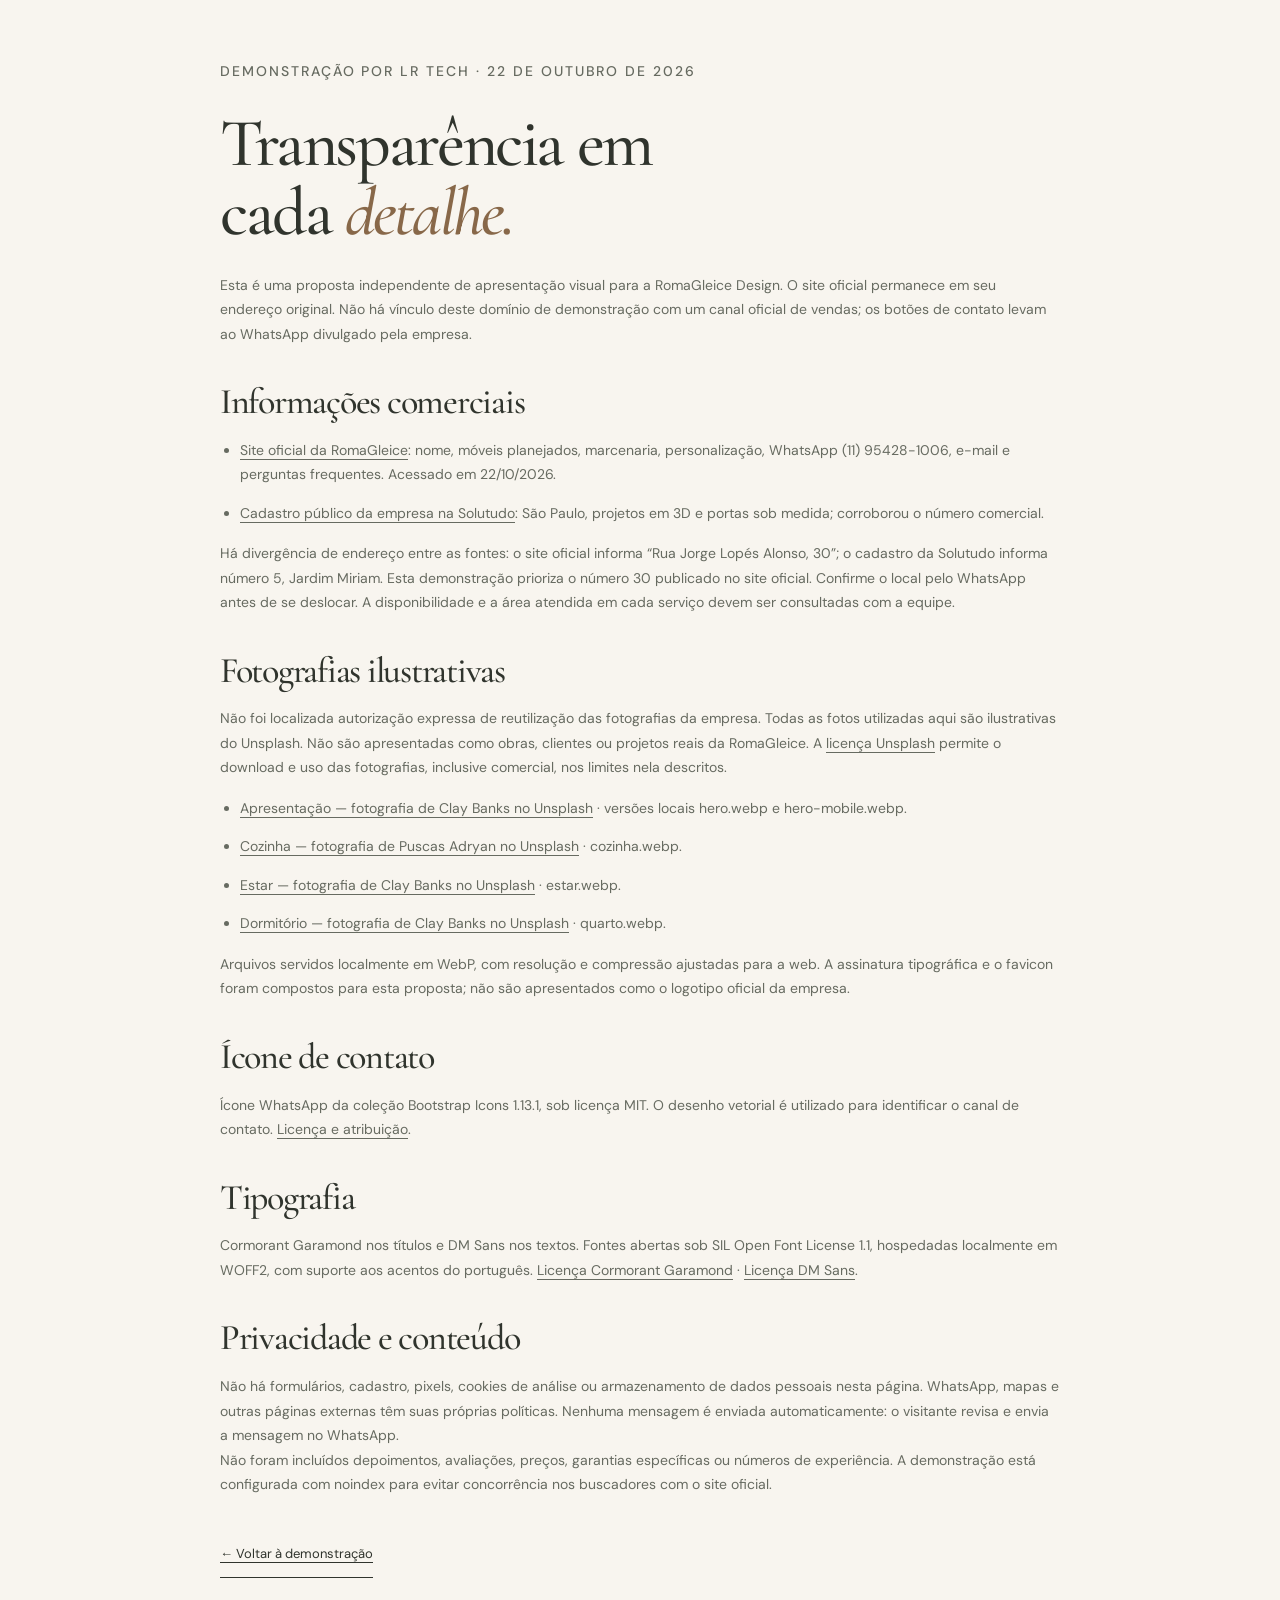
==== commit 966a1750: "fix: replace malformed WhatsApp icon and stabilize contact button" ====
--- a/fontes.html
+++ b/fontes.html
@@ -10,7 +10,7 @@
       content="Fontes dos dados comerciais, créditos das imagens ilustrativas e limites desta demonstração por LR Tech."
     />
     <link rel="icon" href="assets/favicon.svg?v=2" type="image/svg+xml" />
-    <link rel="stylesheet" href="style.css?v=2" />
+    <link rel="stylesheet" href="style.css?v=4" />
   </head>
   <body>
     <main class="container credits">
@@ -97,6 +97,12 @@
         assinatura tipográfica e o favicon foram compostos para esta proposta; não são apresentados
         como o logotipo oficial da empresa.
       </p>
+      <h2>Ícone de contato</h2>
+      <p>
+        Ícone WhatsApp da coleção Bootstrap Icons 1.13.1, sob licença MIT. O desenho vetorial é
+        utilizado para identificar o canal de contato.
+        <a href="assets/licenses/bootstrap-icons-MIT.txt">Licença e atribuição</a>.
+      </p>
       <h2>Tipografia</h2>
       <p>
         Cormorant Garamond nos títulos e DM Sans nos textos. Fontes abertas sob SIL Open Font
--- a/style.css
+++ b/style.css
@@ -902,7 +902,7 @@
   padding: 12px 17px;
   border: 1px solid #ffffff45;
   border-radius: 32px;
-  background: #344c36;
+  background: #227847;
   color: white;
   box-shadow: 0 4px 22px #17231426;
   transition:
@@ -910,15 +910,22 @@
     background 0.2s;
 }
 .floating-whatsapp svg {
-  width: 24px;
-  height: 24px;
-  flex-shrink: 0;
+  display: block;
+  width: 28px;
+  height: 28px;
+  flex: 0 0 28px;
+  fill: currentColor;
+  stroke: none;
+  overflow: visible;
 }
 .floating-whatsapp > span {
-  font-size: 11px;
+  font-size: 12px;
+  font-weight: 500;
+  line-height: 1;
+  white-space: nowrap;
 }
 .floating-whatsapp:hover {
-  background: #4a6244;
+  background: #1b633a;
   transform: translateY(-2px);
 }
 .lightbox {
@@ -1351,8 +1358,8 @@
     padding: 0;
   }
   .floating-whatsapp svg {
-    width: 27px;
-    height: 27px;
+    width: 28px;
+    height: 28px;
   }
   .floating-whatsapp > span {
     position: absolute;
@@ -1537,3 +1544,158 @@
   transform: translateY(16px);
   pointer-events: none;
 }
+
+/* Movimento orgânico: decoração contida, sem alterar o tamanho ou a leitura das seções. */
+.reading-progress {
+  position: absolute;
+  bottom: -1px;
+  left: 0;
+  width: 100%;
+  height: 2px;
+  background: var(--wood);
+  transform: scaleX(0);
+  transform-origin: left center;
+  pointer-events: none;
+}
+.site-header {
+  transition:
+    box-shadow 0.3s,
+    background 0.3s;
+}
+.site-header.is-scrolled {
+  box-shadow: 0 5px 24px #30342d0a;
+}
+nav > a:not(.button) {
+  position: relative;
+  transition: color 0.25s;
+}
+nav > a:not(.button)::after {
+  content: "";
+  position: absolute;
+  left: 0;
+  bottom: 6px;
+  width: 100%;
+  height: 1px;
+  background: var(--wood);
+  transform: scaleX(0);
+  transform-origin: left;
+  transition: transform 0.3s;
+}
+nav > a:not(.button):hover,
+nav > a.nav-current {
+  color: var(--wood);
+}
+nav > a:not(.button):hover::after,
+nav > a.nav-current::after {
+  transform: scaleX(1);
+}
+.button span,
+.text-link span,
+.project-caption > a,
+.image-expand,
+.contact-circle > span {
+  transition:
+    transform 0.35s cubic-bezier(0.22, 1, 0.36, 1),
+    background 0.3s;
+}
+@media (hover: hover) and (pointer: fine) {
+  .button:hover span,
+  .text-link:hover span,
+  .contact-circle:hover > span {
+    transform: translate(3px, -3px);
+  }
+  .project-image:hover .image-expand {
+    transform: rotate(5deg);
+    background: #30342d8c;
+  }
+  .project-caption > a:hover {
+    transform: translateY(-3px);
+  }
+}
+.services,
+.contact {
+  position: relative;
+}
+.section-wave {
+  position: absolute;
+  left: 0;
+  top: -35px;
+  width: 100%;
+  height: 36px;
+  overflow: hidden;
+  pointer-events: none;
+  contain: paint;
+}
+.section-wave svg {
+  display: block;
+  width: 150%;
+  height: 100%;
+  max-width: none;
+}
+.services > .section-wave {
+  color: var(--dark);
+}
+.contact > .section-wave {
+  color: #ded2bf;
+}
+.company-signature {
+  display: flex;
+  align-items: center;
+  gap: 18px;
+  margin-top: 32px;
+  grid-column: 2;
+}
+.signature-line {
+  width: 38px;
+  height: 1px;
+  background: var(--wood);
+  flex-shrink: 0;
+}
+.company-signature p {
+  font-family: var(--serif);
+  font-size: 25px;
+  line-height: 1.4;
+}
+.company-signature small {
+  display: block;
+  font-family: var(--sans);
+  font-size: 10px;
+  line-height: 1.8;
+  color: var(--muted);
+  margin-top: 5px;
+}
+@media (min-width: 801px) {
+  .section-wave {
+    top: -54px;
+    height: 55px;
+  }
+  .company-signature {
+    margin-top: 0;
+  }
+}
+@media (prefers-reduced-motion: no-preference) {
+  .motion-enabled .section-wave svg {
+    animation: gentle-wave 22s linear infinite;
+    animation-play-state: paused;
+    will-change: transform;
+  }
+  .motion-enabled .section-wave.wave-active svg {
+    animation-play-state: running;
+  }
+  .lightbox::backdrop {
+    animation: backdrop-arrive 0.3s ease both;
+  }
+}
+@keyframes gentle-wave {
+  to {
+    transform: translateX(-33.333333%);
+  }
+}
+@keyframes backdrop-arrive {
+  from {
+    opacity: 0;
+  }
+  to {
+    opacity: 1;
+  }
+}
